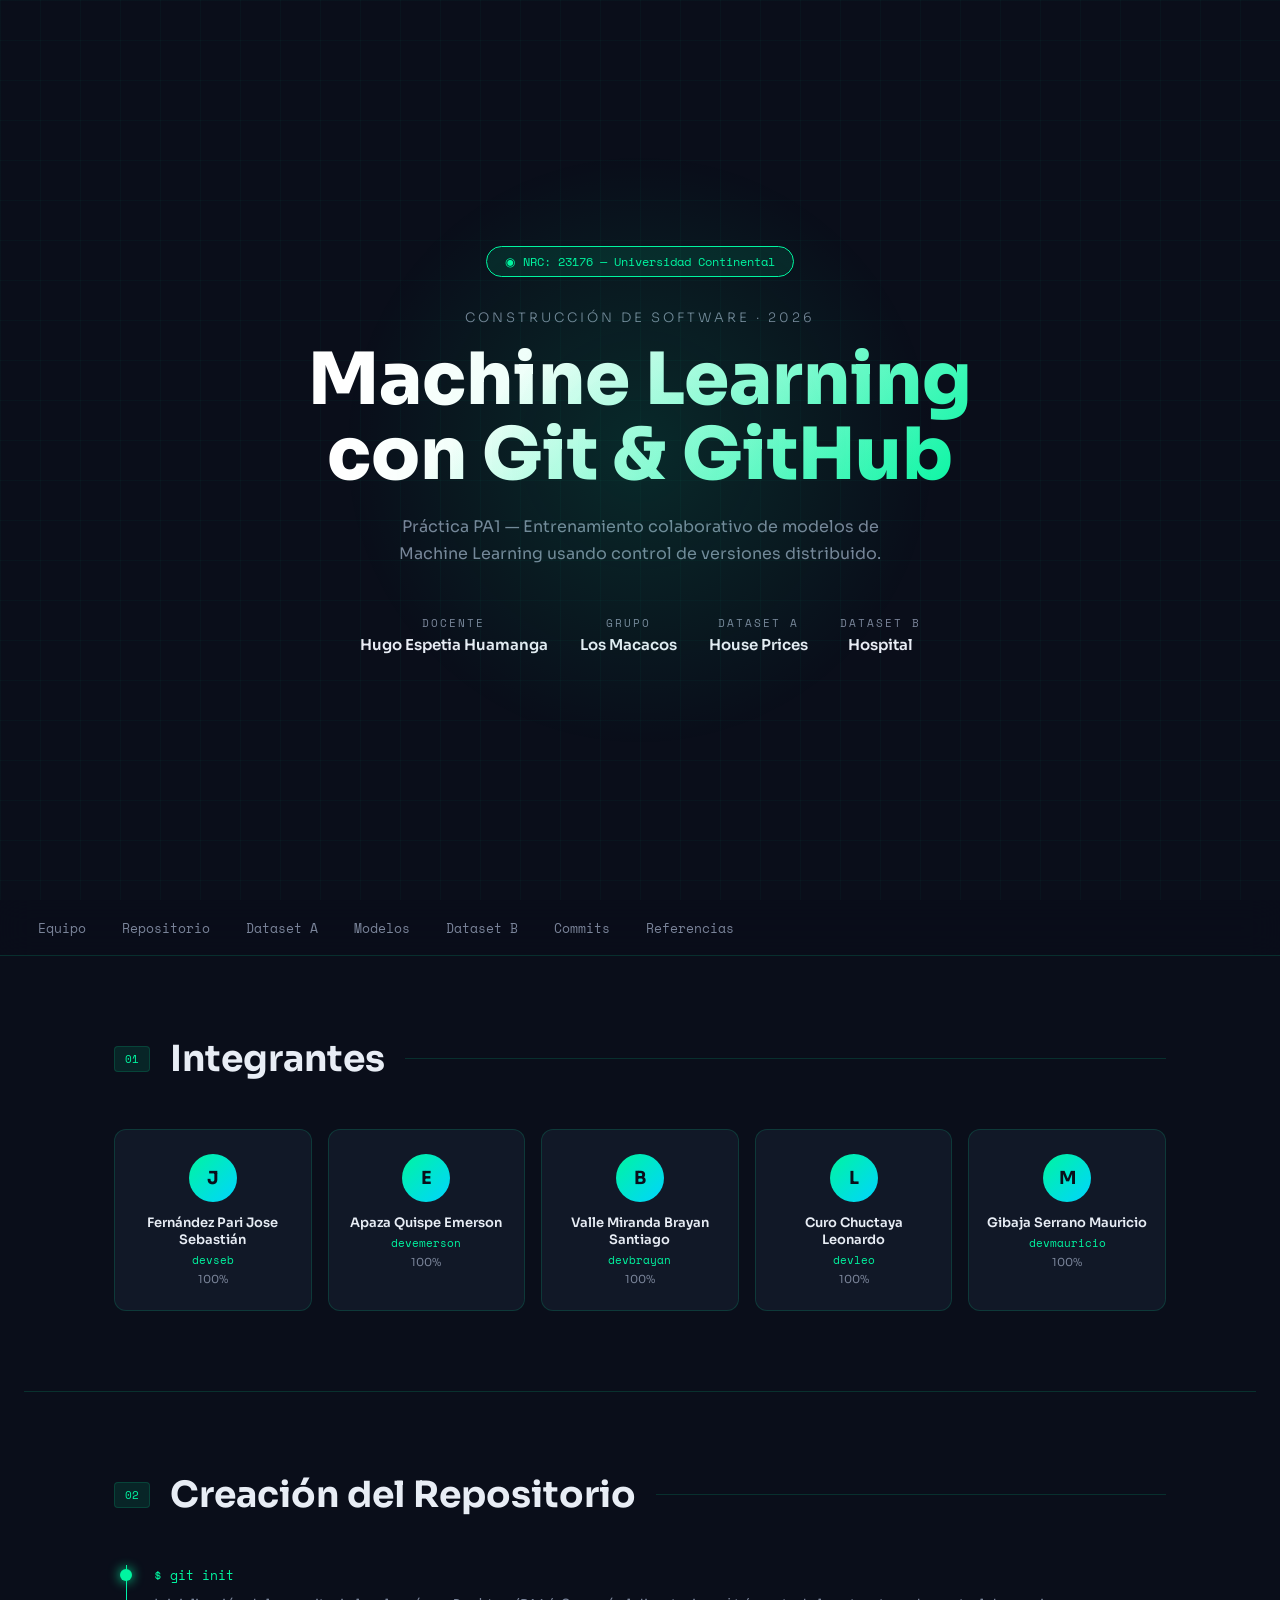
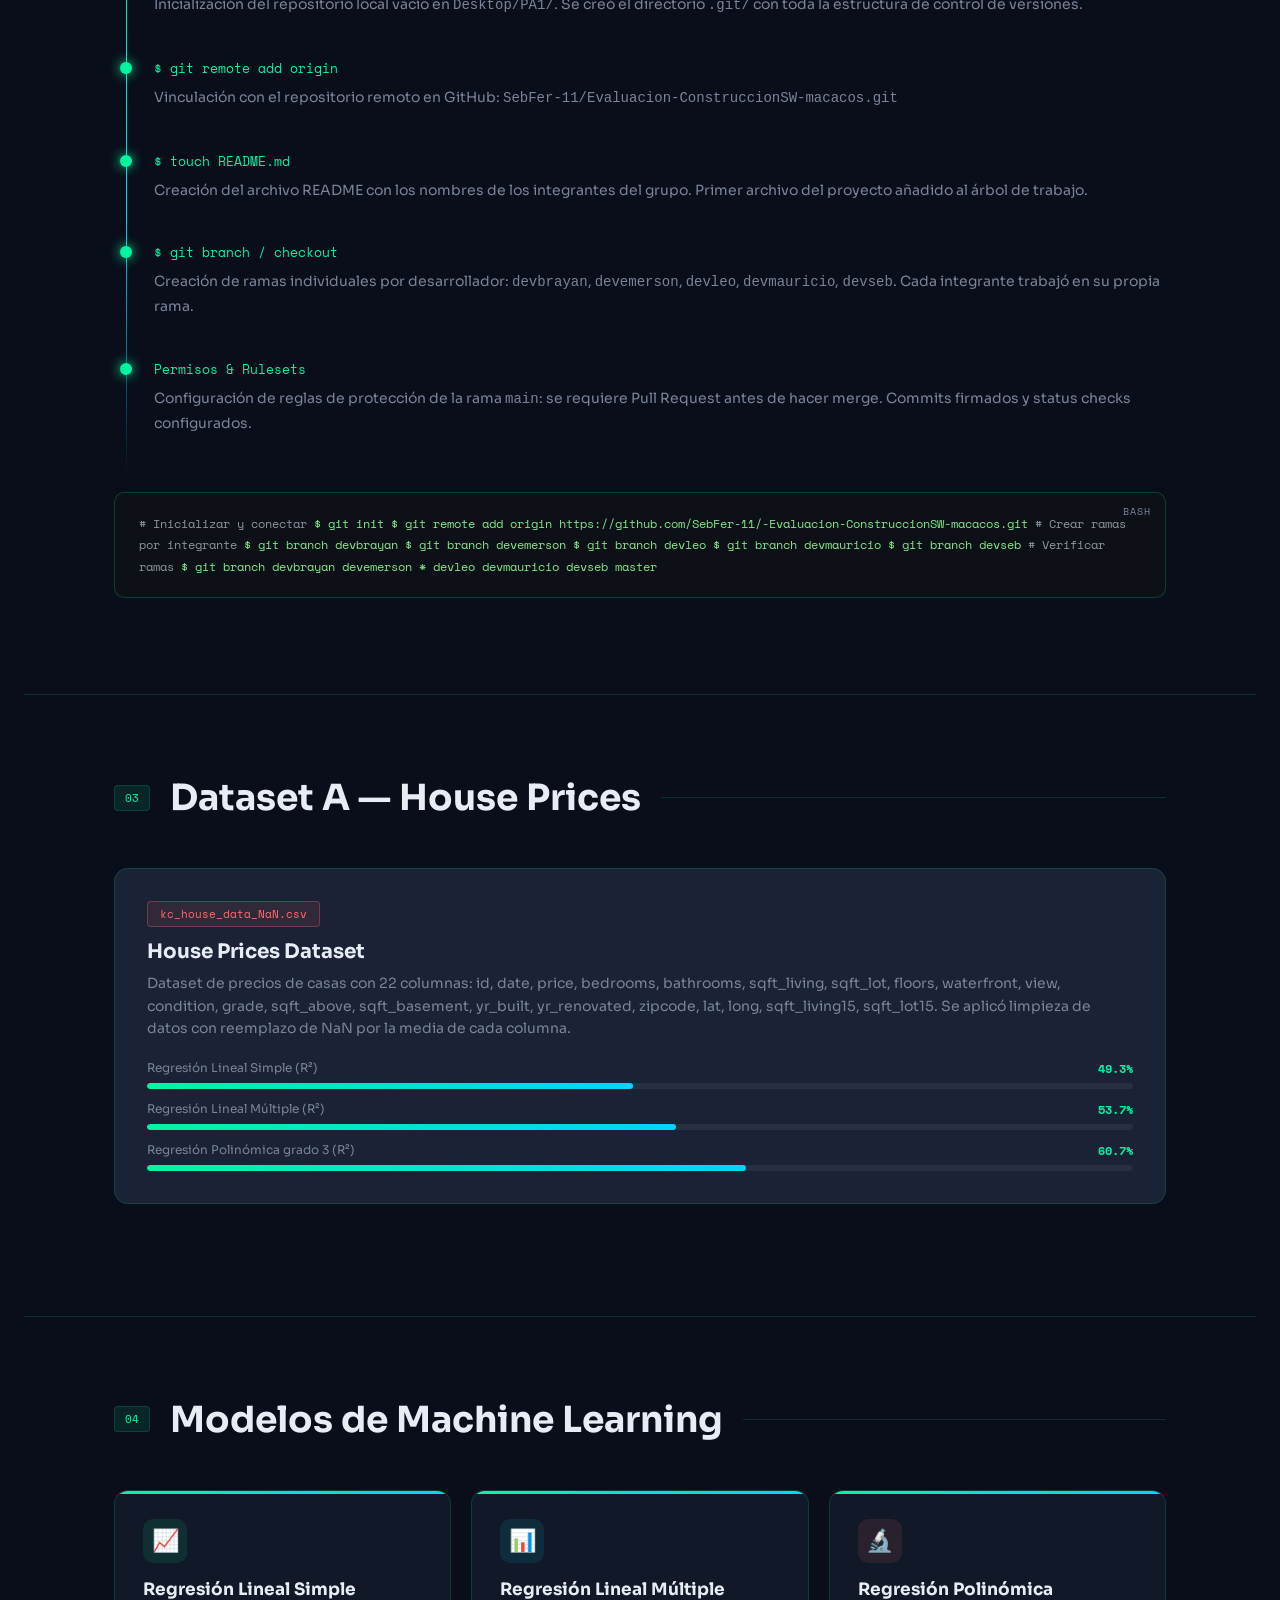
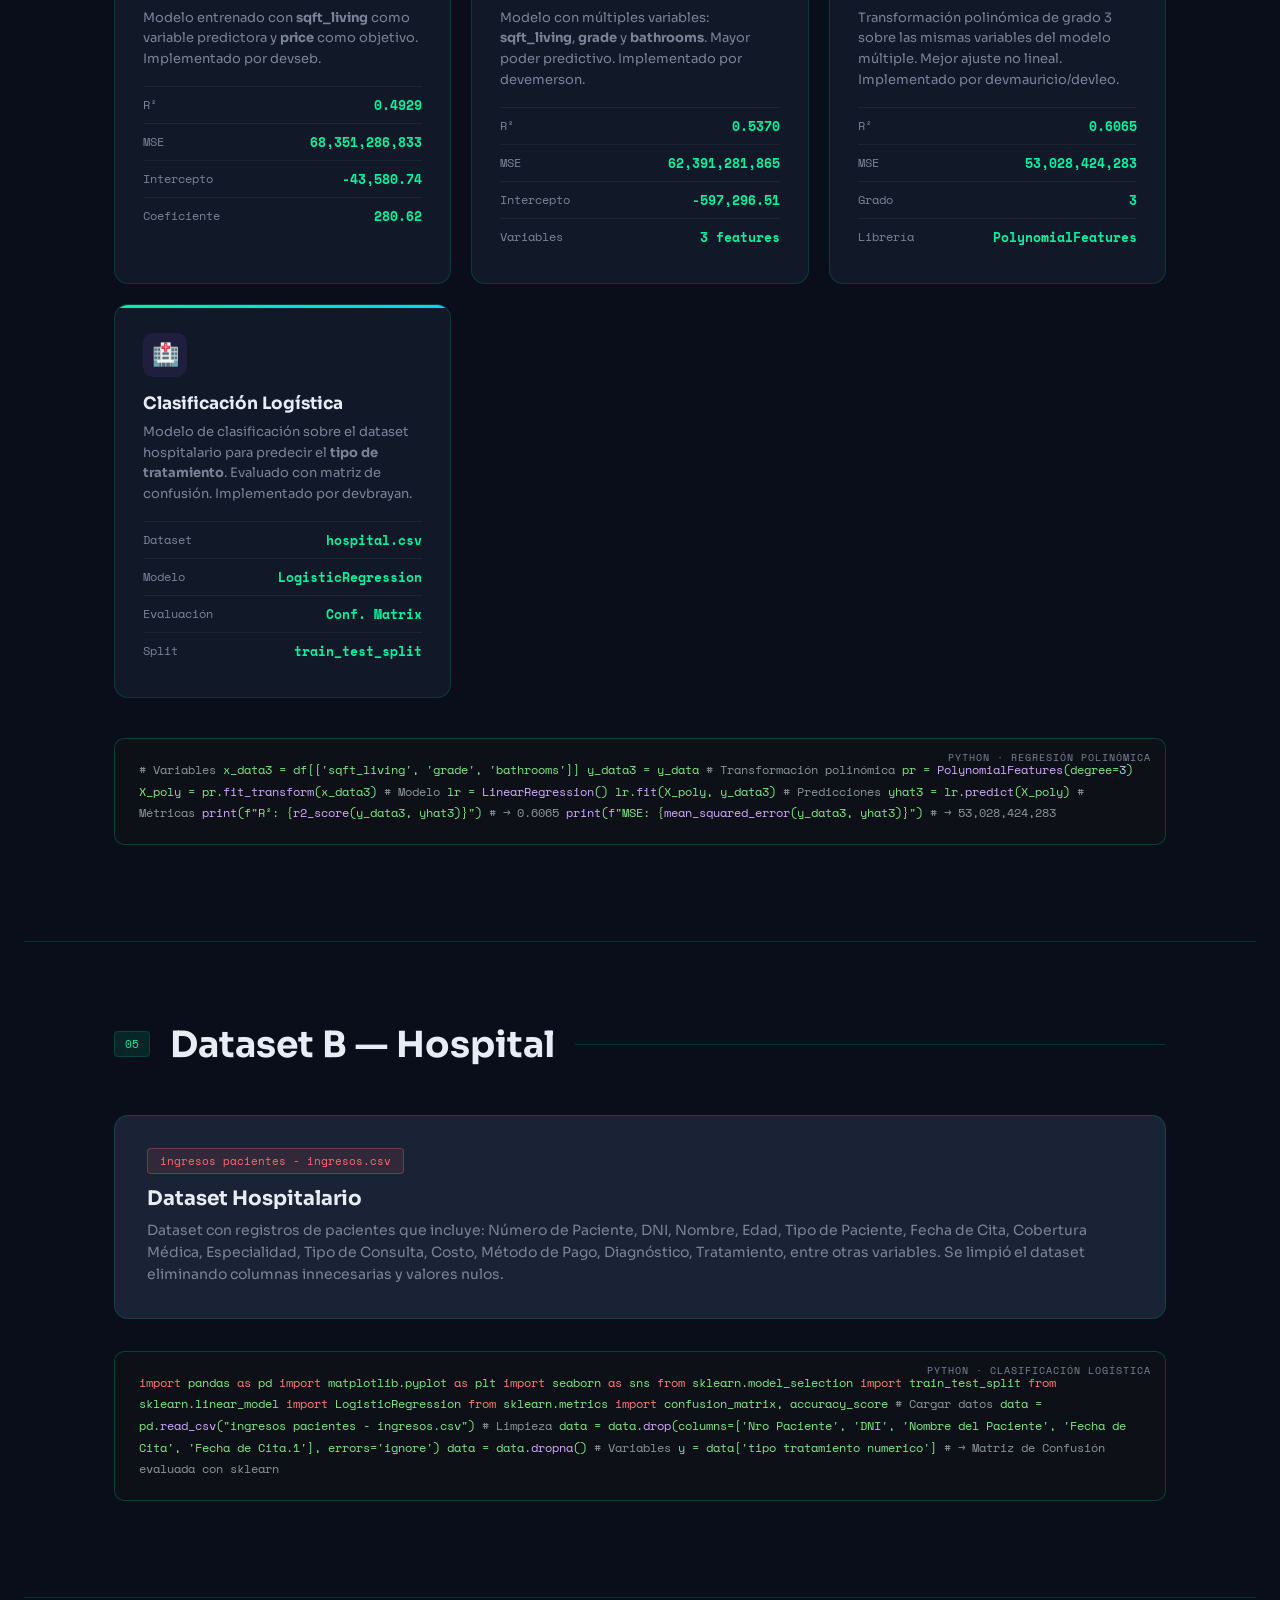
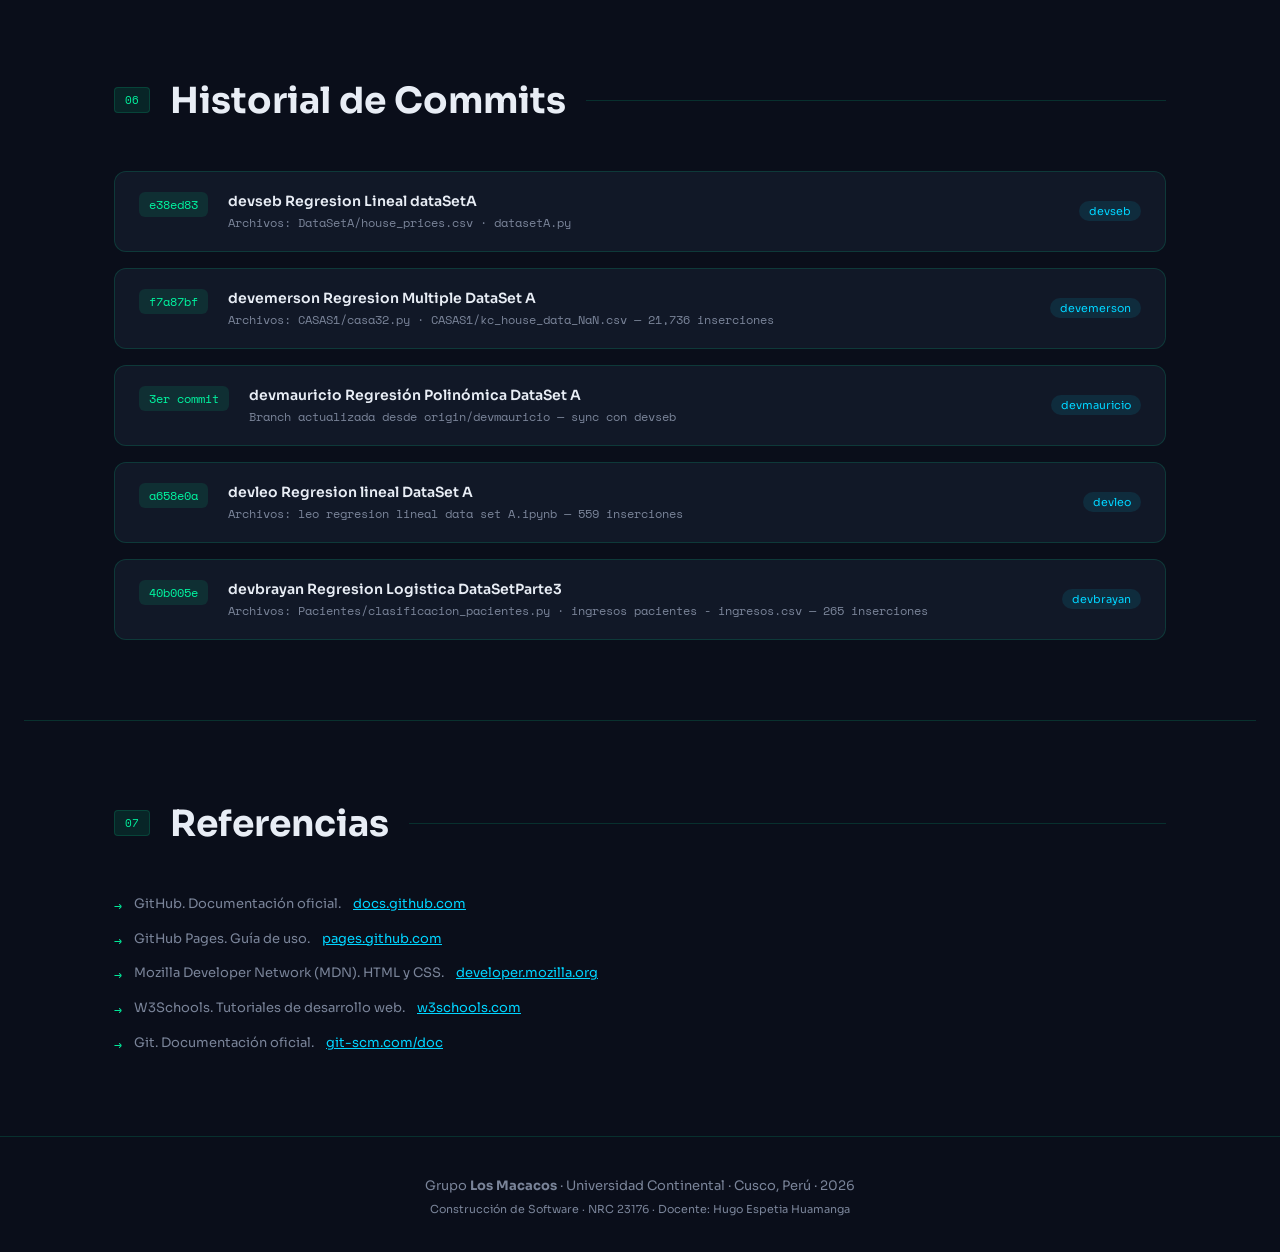
==== index.html @ 8463586a "css style" ====
<!DOCTYPE html>
<html lang="es">
<head>
<meta charset="UTF-8">
<meta name="viewport" content="width=device-width, initial-scale=1.0">
<title>PA1 — Entrenamiento de Machine Learning con Git y GitHub</title>
<link href="https://fonts.googleapis.com/css2?family=Space+Mono:ital,wght@0,400;0,700;1,400&family=Sora:wght@300;400;600;700;800&display=swap" rel="stylesheet">
<style>
  :root {
    --bg: #0a0e1a;
    --surface: #111827;
    --surface2: #1a2235;
    --accent: #00f5a0;
    --accent2: #00d4ff;
    --accent3: #ff6b6b;
    --text: #e8edf5;
    --muted: #7a8499;
    --border: rgba(0,245,160,0.15);
  }

  * { margin: 0; padding: 0; box-sizing: border-box; }

  html { scroll-behavior: smooth; }

  body {
    background: var(--bg);
    color: var(--text);
    font-family: 'Sora', sans-serif;
    overflow-x: hidden;
  }

  /* ─── GRID BACKGROUND ─── */
  body::before {
    content: '';
    position: fixed;
    inset: 0;
    background-image:
      linear-gradient(rgba(0,245,160,0.03) 1px, transparent 1px),
      linear-gradient(90deg, rgba(0,245,160,0.03) 1px, transparent 1px);
    background-size: 40px 40px;
    pointer-events: none;
    z-index: 0;
  }

  /* ─── HERO ─── */
  .hero {
    position: relative;
    min-height: 100vh;
    display: flex;
    flex-direction: column;
    justify-content: center;
    align-items: center;
    text-align: center;
    padding: 80px 24px;
    overflow: hidden;
  }

  .hero::after {
    content: '';
    position: absolute;
    width: 600px; height: 600px;
    background: radial-gradient(circle, rgba(0,245,160,0.12) 0%, transparent 70%);
    top: 50%; left: 50%;
    transform: translate(-50%, -50%);
    pointer-events: none;
  }

  .badge {
    display: inline-flex;
    align-items: center;
    gap: 8px;
    background: rgba(0,245,160,0.1);
    border: 1px solid var(--accent);
    border-radius: 999px;
    padding: 6px 18px;
    font-family: 'Space Mono', monospace;
    font-size: 12px;
    color: var(--accent);
    margin-bottom: 32px;
    animation: fadeUp 0.8s ease both;
  }

  .badge::before { content: '◉'; animation: pulse 2s infinite; }

  @keyframes pulse { 0%,100%{opacity:1} 50%{opacity:0.3} }

  .hero-university {
    font-size: 13px;
    font-weight: 300;
    color: var(--muted);
    letter-spacing: 3px;
    text-transform: uppercase;
    margin-bottom: 16px;
    animation: fadeUp 0.8s 0.1s ease both;
  }

  .hero h1 {
    font-size: clamp(32px, 6vw, 72px);
    font-weight: 800;
    line-height: 1.05;
    margin-bottom: 20px;
    animation: fadeUp 0.8s 0.2s ease both;
    background: linear-gradient(135deg, #fff 30%, var(--accent) 100%);
    -webkit-background-clip: text;
    -webkit-text-fill-color: transparent;
    background-clip: text;
  }

  .hero-sub {
    font-size: 16px;
    color: var(--muted);
    max-width: 520px;
    line-height: 1.7;
    margin-bottom: 48px;
    animation: fadeUp 0.8s 0.3s ease both;
  }

  .hero-meta {
    display: flex;
    gap: 32px;
    flex-wrap: wrap;
    justify-content: center;
    animation: fadeUp 0.8s 0.4s ease both;
  }

  .meta-item {
    display: flex;
    flex-direction: column;
    gap: 4px;
    align-items: center;
  }
  .meta-label { font-size: 11px; color: var(--muted); text-transform: uppercase; letter-spacing: 2px; font-family: 'Space Mono', monospace; }
  .meta-value { font-size: 15px; font-weight: 600; color: var(--text); }

  @keyframes fadeUp {
    from { opacity: 0; transform: translateY(24px); }
    to { opacity: 1; transform: translateY(0); }
  }

  /* ─── NAV ─── */
  nav {
    position: sticky;
    top: 0;
    z-index: 100;
    background: rgba(10,14,26,0.85);
    backdrop-filter: blur(16px);
    border-bottom: 1px solid var(--border);
    padding: 0 24px;
    display: flex;
    align-items: center;
    gap: 8px;
    height: 56px;
    overflow-x: auto;
  }

  nav a {
    color: var(--muted);
    text-decoration: none;
    font-size: 13px;
    font-family: 'Space Mono', monospace;
    white-space: nowrap;
    padding: 6px 14px;
    border-radius: 6px;
    transition: all 0.2s;
  }
  nav a:hover { color: var(--accent); background: rgba(0,245,160,0.08); }

  /* ─── LAYOUT ─── */
  .container {
    max-width: 1100px;
    margin: 0 auto;
    padding: 80px 24px;
    position: relative;
    z-index: 1;
  }

  /* ─── SECTION HEADER ─── */
  .section-header {
    display: flex;
    align-items: center;
    gap: 20px;
    margin-bottom: 48px;
  }

  .section-num {
    font-family: 'Space Mono', monospace;
    font-size: 11px;
    color: var(--accent);
    background: rgba(0,245,160,0.1);
    border: 1px solid var(--border);
    padding: 4px 10px;
    border-radius: 4px;
    white-space: nowrap;
  }

  .section-title {
    font-size: clamp(22px, 3vw, 36px);
    font-weight: 700;
    color: var(--text);
  }

  .section-line {
    flex: 1;
    height: 1px;
    background: var(--border);
  }

  /* ─── TEAM GRID ─── */
  .team-grid {
    display: grid;
    grid-template-columns: repeat(auto-fill, minmax(180px, 1fr));
    gap: 16px;
  }

  .team-card {
    background: var(--surface);
    border: 1px solid var(--border);
    border-radius: 12px;
    padding: 24px 16px;
    text-align: center;
    transition: transform 0.2s, border-color 0.2s;
  }
  .team-card:hover { transform: translateY(-4px); border-color: var(--accent); }

  .team-avatar {
    width: 48px; height: 48px;
    background: linear-gradient(135deg, var(--accent), var(--accent2));
    border-radius: 50%;
    margin: 0 auto 12px;
    display: flex; align-items: center; justify-content: center;
    font-weight: 700; font-size: 18px; color: #0a0e1a;
  }

  .team-name { font-size: 13px; font-weight: 600; margin-bottom: 4px; }
  .team-alias { font-size: 11px; color: var(--accent); font-family: 'Space Mono', monospace; }
  .team-pct { font-size: 11px; color: var(--muted); margin-top: 4px; }

  /* ─── STEPS ─── */
  .steps {
    display: flex;
    flex-direction: column;
    gap: 0;
    position: relative;
    padding-left: 40px;
  }

  .steps::before {
    content: '';
    position: absolute;
    left: 12px; top: 0; bottom: 0;
    width: 1px;
    background: linear-gradient(to bottom, var(--accent), var(--accent2), transparent);
  }

  .step {
    position: relative;
    padding: 0 0 40px 0;
  }

  .step::before {
    content: '';
    position: absolute;
    left: -34px; top: 4px;
    width: 12px; height: 12px;
    border-radius: 50%;
    background: var(--accent);
    box-shadow: 0 0 12px var(--accent);
  }

  .step-title {
    font-family: 'Space Mono', monospace;
    font-size: 13px;
    color: var(--accent);
    margin-bottom: 8px;
  }

  .step-desc {
    font-size: 14px;
    color: var(--muted);
    line-height: 1.7;
  }

  /* ─── CODE BLOCK ─── */
  .code-block {
    background: #0d1117;
    border: 1px solid rgba(0,245,160,0.2);
    border-radius: 10px;
    padding: 20px 24px;
    font-family: 'Space Mono', monospace;
    font-size: 12px;
    color: #7ee787;
    line-height: 1.8;
    overflow-x: auto;
    position: relative;
    margin: 16px 0;
  }

  .code-block .comment { color: #8b949e; }
  .code-block .keyword { color: #ff7b72; }
  .code-block .string { color: #a5d6ff; }
  .code-block .fn { color: #d2a8ff; }

  .code-label {
    position: absolute;
    top: 10px; right: 14px;
    font-size: 10px;
    color: var(--muted);
    text-transform: uppercase;
    letter-spacing: 1px;
  }

  /* ─── MODEL CARDS ─── */
  .model-grid {
    display: grid;
    grid-template-columns: repeat(auto-fill, minmax(300px, 1fr));
    gap: 20px;
    margin-bottom: 40px;
  }

  .model-card {
    background: var(--surface);
    border: 1px solid var(--border);
    border-radius: 14px;
    padding: 28px;
    transition: border-color 0.2s, transform 0.2s;
    position: relative;
    overflow: hidden;
  }
  .model-card:hover { border-color: var(--accent2); transform: translateY(-3px); }

  .model-card::before {
    content: '';
    position: absolute;
    top: 0; left: 0; right: 0;
    height: 3px;
    background: linear-gradient(90deg, var(--accent), var(--accent2));
  }

  .model-icon {
    width: 44px; height: 44px;
    border-radius: 10px;
    display: flex; align-items: center; justify-content: center;
    font-size: 22px;
    margin-bottom: 16px;
  }

  .model-title { font-size: 17px; font-weight: 700; margin-bottom: 8px; }
  .model-desc { font-size: 13px; color: var(--muted); line-height: 1.6; margin-bottom: 16px; }

  .metric-row {
    display: flex;
    justify-content: space-between;
    align-items: center;
    padding: 8px 0;
    border-top: 1px solid rgba(255,255,255,0.05);
  }
  .metric-key { font-size: 12px; color: var(--muted); font-family: 'Space Mono', monospace; }
  .metric-val { font-size: 13px; font-weight: 600; color: var(--accent); font-family: 'Space Mono', monospace; }

  /* ─── COMMIT TIMELINE ─── */
  .commits {
    display: flex;
    flex-direction: column;
    gap: 16px;
  }

  .commit {
    display: flex;
    align-items: flex-start;
    gap: 20px;
    background: var(--surface);
    border: 1px solid var(--border);
    border-radius: 12px;
    padding: 20px 24px;
    transition: border-color 0.2s;
  }
  .commit:hover { border-color: var(--accent); }

  .commit-hash {
    font-family: 'Space Mono', monospace;
    font-size: 12px;
    color: var(--accent);
    background: rgba(0,245,160,0.1);
    padding: 4px 10px;
    border-radius: 6px;
    white-space: nowrap;
  }

  .commit-info { flex: 1; }
  .commit-msg { font-size: 14px; font-weight: 600; margin-bottom: 4px; }
  .commit-meta { font-size: 12px; color: var(--muted); font-family: 'Space Mono', monospace; }

  .commit-branch {
    font-size: 11px;
    color: var(--accent2);
    background: rgba(0,212,255,0.1);
    padding: 3px 10px;
    border-radius: 999px;
    white-space: nowrap;
    align-self: center;
  }

  /* ─── DATASET SECTION ─── */
  .dataset-block {
    background: var(--surface2);
    border: 1px solid var(--border);
    border-radius: 14px;
    padding: 32px;
    margin-bottom: 32px;
  }

  .dataset-tag {
    display: inline-block;
    font-family: 'Space Mono', monospace;
    font-size: 11px;
    color: var(--accent3);
    background: rgba(255,107,107,0.1);
    border: 1px solid rgba(255,107,107,0.3);
    padding: 4px 12px;
    border-radius: 4px;
    margin-bottom: 12px;
  }

  .dataset-name { font-size: 20px; font-weight: 700; margin-bottom: 8px; }
  .dataset-desc { font-size: 14px; color: var(--muted); line-height: 1.6; }

  /* ─── R2 BAR ─── */
  .r2-bars { display: flex; flex-direction: column; gap: 12px; margin-top: 20px; }
  .r2-row { display: flex; flex-direction: column; gap: 6px; }
  .r2-label { display: flex; justify-content: space-between; font-size: 12px; }
  .r2-key { color: var(--muted); }
  .r2-pct { color: var(--accent); font-family: 'Space Mono', monospace; font-weight: 700; }
  .r2-track {
    height: 6px; background: rgba(255,255,255,0.06); border-radius: 999px; overflow: hidden;
  }
  .r2-fill {
    height: 100%; border-radius: 999px;
    background: linear-gradient(90deg, var(--accent), var(--accent2));
    transition: width 1s ease;
  }

  /* ─── FOOTER ─── */
  footer {
    border-top: 1px solid var(--border);
    padding: 40px 24px;
    text-align: center;
    color: var(--muted);
    font-size: 13px;
    position: relative;
    z-index: 1;
  }
  footer a { color: var(--accent); text-decoration: none; }

  /* ─── REFS ─── */
  .ref-list { list-style: none; display: flex; flex-direction: column; gap: 12px; }
  .ref-list li {
    display: flex; align-items: flex-start; gap: 12px;
    font-size: 13px; color: var(--muted); line-height: 1.6;
  }
  .ref-list li::before {
    content: '→';
    color: var(--accent); font-family: 'Space Mono', monospace; flex-shrink: 0; margin-top: 2px;
  }
  .ref-list a { color: var(--accent2); }

  /* ─── DIVIDER ─── */
  .divider { height: 1px; background: var(--border); margin: 0 24px; }

  /* ─── SCROLL ANIMATIONS ─── */
  .reveal {
    opacity: 0;
    transform: translateY(20px);
    transition: opacity 0.6s ease, transform 0.6s ease;
  }
  .reveal.visible { opacity: 1; transform: none; }
</style>
</head>
<body>

<!-- HERO -->
<section class="hero">
  <div class="badge">NRC: 23176 — Universidad Continental</div>
  <p class="hero-university">Construcción de Software · 2026</p>
  <h1>Machine Learning<br>con Git & GitHub</h1>
  <p class="hero-sub">Práctica PA1 — Entrenamiento colaborativo de modelos de Machine Learning usando control de versiones distribuido.</p>
  <div class="hero-meta">
    <div class="meta-item">
      <span class="meta-label">Docente</span>
      <span class="meta-value">Hugo Espetia Huamanga</span>
    </div>
    <div class="meta-item">
      <span class="meta-label">Grupo</span>
      <span class="meta-value">Los Macacos</span>
    </div>
    <div class="meta-item">
      <span class="meta-label">Dataset A</span>
      <span class="meta-value">House Prices</span>
    </div>
    <div class="meta-item">
      <span class="meta-label">Dataset B</span>
      <span class="meta-value">Hospital</span>
    </div>
  </div>
</section>

<nav>
  <a href="#equipo">Equipo</a>
  <a href="#repositorio">Repositorio</a>
  <a href="#datasetA">Dataset A</a>
  <a href="#modelos">Modelos</a>
  <a href="#datasetB">Dataset B</a>
  <a href="#commits">Commits</a>
  <a href="#referencias">Referencias</a>
</nav>

<!-- EQUIPO -->
<section id="equipo" class="container reveal">
  <div class="section-header">
    <span class="section-num">01</span>
    <h2 class="section-title">Integrantes</h2>
    <div class="section-line"></div>
  </div>
  <div class="team-grid">
    <div class="team-card">
      <div class="team-avatar">J</div>
      <div class="team-name">Fernández Pari Jose Sebastián</div>
      <div class="team-alias">devseb</div>
      <div class="team-pct">100%</div>
    </div>
    <div class="team-card">
      <div class="team-avatar">E</div>
      <div class="team-name">Apaza Quispe Emerson</div>
      <div class="team-alias">devemerson</div>
      <div class="team-pct">100%</div>
    </div>
    <div class="team-card">
      <div class="team-avatar">B</div>
      <div class="team-name">Valle Miranda Brayan Santiago</div>
      <div class="team-alias">devbrayan</div>
      <div class="team-pct">100%</div>
    </div>
    <div class="team-card">
      <div class="team-avatar">L</div>
      <div class="team-name">Curo Chuctaya Leonardo</div>
      <div class="team-alias">devleo</div>
      <div class="team-pct">100%</div>
    </div>
    <div class="team-card">
      <div class="team-avatar">M</div>
      <div class="team-name">Gibaja Serrano Mauricio</div>
      <div class="team-alias">devmauricio</div>
      <div class="team-pct">100%</div>
    </div>
  </div>
</section>

<div class="divider"></div>

<!-- REPOSITORIO -->
<section id="repositorio" class="container reveal">
  <div class="section-header">
    <span class="section-num">02</span>
    <h2 class="section-title">Creación del Repositorio</h2>
    <div class="section-line"></div>
  </div>

  <div class="steps">
    <div class="step">
      <div class="step-title">$ git init</div>
      <div class="step-desc">Inicialización del repositorio local vacío en <code>Desktop/PA1/</code>. Se creó el directorio <code>.git/</code> con toda la estructura de control de versiones.</div>
    </div>
    <div class="step">
      <div class="step-title">$ git remote add origin</div>
      <div class="step-desc">Vinculación con el repositorio remoto en GitHub: <code>SebFer-11/Evaluacion-ConstruccionSW-macacos.git</code></div>
    </div>
    <div class="step">
      <div class="step-title">$ touch README.md</div>
      <div class="step-desc">Creación del archivo README con los nombres de los integrantes del grupo. Primer archivo del proyecto añadido al árbol de trabajo.</div>
    </div>
    <div class="step">
      <div class="step-title">$ git branch / checkout</div>
      <div class="step-desc">Creación de ramas individuales por desarrollador: <code>devbrayan</code>, <code>devemerson</code>, <code>devleo</code>, <code>devmauricio</code>, <code>devseb</code>. Cada integrante trabajó en su propia rama.</div>
    </div>
    <div class="step">
      <div class="step-title">Permisos & Rulesets</div>
      <div class="step-desc">Configuración de reglas de protección de la rama <code>main</code>: se requiere Pull Request antes de hacer merge. Commits firmados y status checks configurados.</div>
    </div>
  </div>

  <div class="code-block">
    <span class="code-label">bash</span>
<span class="comment"># Inicializar y conectar</span>
$ git init
$ git remote add origin https://github.com/SebFer-11/-Evaluacion-ConstruccionSW-macacos.git

<span class="comment"># Crear ramas por integrante</span>
$ git branch devbrayan
$ git branch devemerson
$ git branch devleo
$ git branch devmauricio
$ git branch devseb

<span class="comment"># Verificar ramas</span>
$ git branch
  devbrayan
  devemerson
* devleo
  devmauricio
  devseb
  master
  </div>
</section>

<div class="divider"></div>

<!-- DATASET A -->
<section id="datasetA" class="container reveal">
  <div class="section-header">
    <span class="section-num">03</span>
    <h2 class="section-title">Dataset A — House Prices</h2>
    <div class="section-line"></div>
  </div>

  <div class="dataset-block">
    <span class="dataset-tag">kc_house_data_NaN.csv</span>
    <div class="dataset-name">House Prices Dataset</div>
    <div class="dataset-desc">Dataset de precios de casas con 22 columnas: id, date, price, bedrooms, bathrooms, sqft_living, sqft_lot, floors, waterfront, view, condition, grade, sqft_above, sqft_basement, yr_built, yr_renovated, zipcode, lat, long, sqft_living15, sqft_lot15. Se aplicó limpieza de datos con reemplazo de NaN por la media de cada columna.</div>

    <div class="r2-bars">
      <div class="r2-row">
        <div class="r2-label"><span class="r2-key">Regresión Lineal Simple (R²)</span><span class="r2-pct">49.3%</span></div>
        <div class="r2-track"><div class="r2-fill" style="width:49.3%"></div></div>
      </div>
      <div class="r2-row">
        <div class="r2-label"><span class="r2-key">Regresión Lineal Múltiple (R²)</span><span class="r2-pct">53.7%</span></div>
        <div class="r2-track"><div class="r2-fill" style="width:53.7%"></div></div>
      </div>
      <div class="r2-row">
        <div class="r2-label"><span class="r2-key">Regresión Polinómica grado 3 (R²)</span><span class="r2-pct">60.7%</span></div>
        <div class="r2-track"><div class="r2-fill" style="width:60.7%"></div></div>
      </div>
    </div>
  </div>
</section>

<div class="divider"></div>

<!-- MODELOS -->
<section id="modelos" class="container reveal">
  <div class="section-header">
    <span class="section-num">04</span>
    <h2 class="section-title">Modelos de Machine Learning</h2>
    <div class="section-line"></div>
  </div>

  <div class="model-grid">
    <!-- Modelo 1 -->
    <div class="model-card">
      <div class="model-icon" style="background:rgba(0,245,160,0.1)">📈</div>
      <div class="model-title">Regresión Lineal Simple</div>
      <div class="model-desc">Modelo entrenado con <strong>sqft_living</strong> como variable predictora y <strong>price</strong> como objetivo. Implementado por devseb.</div>
      <div class="metric-row">
        <span class="metric-key">R²</span>
        <span class="metric-val">0.4929</span>
      </div>
      <div class="metric-row">
        <span class="metric-key">MSE</span>
        <span class="metric-val">68,351,286,833</span>
      </div>
      <div class="metric-row">
        <span class="metric-key">Intercepto</span>
        <span class="metric-val">-43,580.74</span>
      </div>
      <div class="metric-row">
        <span class="metric-key">Coeficiente</span>
        <span class="metric-val">280.62</span>
      </div>
    </div>

    <!-- Modelo 2 -->
    <div class="model-card">
      <div class="model-icon" style="background:rgba(0,212,255,0.1)">📊</div>
      <div class="model-title">Regresión Lineal Múltiple</div>
      <div class="model-desc">Modelo con múltiples variables: <strong>sqft_living</strong>, <strong>grade</strong> y <strong>bathrooms</strong>. Mayor poder predictivo. Implementado por devemerson.</div>
      <div class="metric-row">
        <span class="metric-key">R²</span>
        <span class="metric-val">0.5370</span>
      </div>
      <div class="metric-row">
        <span class="metric-key">MSE</span>
        <span class="metric-val">62,391,281,865</span>
      </div>
      <div class="metric-row">
        <span class="metric-key">Intercepto</span>
        <span class="metric-val">-597,296.51</span>
      </div>
      <div class="metric-row">
        <span class="metric-key">Variables</span>
        <span class="metric-val">3 features</span>
      </div>
    </div>

    <!-- Modelo 3 -->
    <div class="model-card">
      <div class="model-icon" style="background:rgba(255,107,107,0.1)">🔬</div>
      <div class="model-title">Regresión Polinómica</div>
      <div class="model-desc">Transformación polinómica de grado 3 sobre las mismas variables del modelo múltiple. Mejor ajuste no lineal. Implementado por devmauricio/devleo.</div>
      <div class="metric-row">
        <span class="metric-key">R²</span>
        <span class="metric-val">0.6065</span>
      </div>
      <div class="metric-row">
        <span class="metric-key">MSE</span>
        <span class="metric-val">53,028,424,283</span>
      </div>
      <div class="metric-row">
        <span class="metric-key">Grado</span>
        <span class="metric-val">3</span>
      </div>
      <div class="metric-row">
        <span class="metric-key">Librería</span>
        <span class="metric-val">PolynomialFeatures</span>
      </div>
    </div>

    <!-- Modelo 4 -->
    <div class="model-card">
      <div class="model-icon" style="background:rgba(168,85,247,0.1)">🏥</div>
      <div class="model-title">Clasificación Logística</div>
      <div class="model-desc">Modelo de clasificación sobre el dataset hospitalario para predecir el <strong>tipo de tratamiento</strong>. Evaluado con matriz de confusión. Implementado por devbrayan.</div>
      <div class="metric-row">
        <span class="metric-key">Dataset</span>
        <span class="metric-val">hospital.csv</span>
      </div>
      <div class="metric-row">
        <span class="metric-key">Modelo</span>
        <span class="metric-val">LogisticRegression</span>
      </div>
      <div class="metric-row">
        <span class="metric-key">Evaluación</span>
        <span class="metric-val">Conf. Matrix</span>
      </div>
      <div class="metric-row">
        <span class="metric-key">Split</span>
        <span class="metric-val">train_test_split</span>
      </div>
    </div>
  </div>

  <div class="code-block">
    <span class="code-label">Python · Regresión Polinómica</span>
<span class="comment"># Variables</span>
x_data3 = df[['sqft_living', 'grade', 'bathrooms']]
y_data3 = y_data

<span class="comment"># Transformación polinómica</span>
pr = <span class="fn">PolynomialFeatures</span>(degree=<span class="string">3</span>)
X_poly = pr.<span class="fn">fit_transform</span>(x_data3)

<span class="comment"># Modelo</span>
lr = <span class="fn">LinearRegression</span>()
lr.<span class="fn">fit</span>(X_poly, y_data3)

<span class="comment"># Predicciones</span>
yhat3 = lr.<span class="fn">predict</span>(X_poly)

<span class="comment"># Métricas</span>
<span class="fn">print</span>(f"R²: {<span class="fn">r2_score</span>(y_data3, yhat3)}")   <span class="comment"># → 0.6065</span>
<span class="fn">print</span>(f"MSE: {<span class="fn">mean_squared_error</span>(y_data3, yhat3)}")  <span class="comment"># → 53,028,424,283</span>
  </div>
</section>

<div class="divider"></div>

<!-- DATASET B -->
<section id="datasetB" class="container reveal">
  <div class="section-header">
    <span class="section-num">05</span>
    <h2 class="section-title">Dataset B — Hospital</h2>
    <div class="section-line"></div>
  </div>

  <div class="dataset-block">
    <span class="dataset-tag">ingresos pacientes - ingresos.csv</span>
    <div class="dataset-name">Dataset Hospitalario</div>
    <div class="dataset-desc">Dataset con registros de pacientes que incluye: Número de Paciente, DNI, Nombre, Edad, Tipo de Paciente, Fecha de Cita, Cobertura Médica, Especialidad, Tipo de Consulta, Costo, Método de Pago, Diagnóstico, Tratamiento, entre otras variables. Se limpió el dataset eliminando columnas innecesarias y valores nulos.</div>
  </div>

  <div class="code-block">
    <span class="code-label">Python · Clasificación Logística</span>
<span class="keyword">import</span> pandas <span class="keyword">as</span> pd
<span class="keyword">import</span> matplotlib.pyplot <span class="keyword">as</span> plt
<span class="keyword">import</span> seaborn <span class="keyword">as</span> sns

<span class="keyword">from</span> sklearn.model_selection <span class="keyword">import</span> train_test_split
<span class="keyword">from</span> sklearn.linear_model <span class="keyword">import</span> LogisticRegression
<span class="keyword">from</span> sklearn.metrics <span class="keyword">import</span> confusion_matrix, accuracy_score

<span class="comment"># Cargar datos</span>
data = pd.<span class="fn">read_csv</span>("ingresos pacientes - ingresos.csv")

<span class="comment"># Limpieza</span>
data = data.<span class="fn">drop</span>(columns=['Nro Paciente', 'DNI', 'Nombre del Paciente',
    'Fecha de Cita', 'Fecha de Cita.1'], errors='ignore')
data = data.<span class="fn">dropna</span>()

<span class="comment"># Variables</span>
y = data['tipo tratamiento numerico']
<span class="comment"># → Matriz de Confusión evaluada con sklearn</span>
  </div>
</section>

<div class="divider"></div>

<!-- COMMITS -->
<section id="commits" class="container reveal">
  <div class="section-header">
    <span class="section-num">06</span>
    <h2 class="section-title">Historial de Commits</h2>
    <div class="section-line"></div>
  </div>

  <div class="commits">
    <div class="commit">
      <span class="commit-hash">e38ed83</span>
      <div class="commit-info">
        <div class="commit-msg">devseb Regresion Lineal dataSetA</div>
        <div class="commit-meta">Archivos: DataSetA/house_prices.csv · datasetA.py</div>
      </div>
      <span class="commit-branch">devseb</span>
    </div>
    <div class="commit">
      <span class="commit-hash">f7a87bf</span>
      <div class="commit-info">
        <div class="commit-msg">devemerson Regresion Multiple DataSet A</div>
        <div class="commit-meta">Archivos: CASAS1/casa32.py · CASAS1/kc_house_data_NaN.csv — 21,736 inserciones</div>
      </div>
      <span class="commit-branch">devemerson</span>
    </div>
    <div class="commit">
      <span class="commit-hash">3er commit</span>
      <div class="commit-info">
        <div class="commit-msg">devmauricio Regresión Polinómica DataSet A</div>
        <div class="commit-meta">Branch actualizada desde origin/devmauricio — sync con devseb</div>
      </div>
      <span class="commit-branch">devmauricio</span>
    </div>
    <div class="commit">
      <span class="commit-hash">a658e0a</span>
      <div class="commit-info">
        <div class="commit-msg">devleo Regresion lineal DataSet A</div>
        <div class="commit-meta">Archivos: leo regresion lineal data set A.ipynb — 559 inserciones</div>
      </div>
      <span class="commit-branch">devleo</span>
    </div>
    <div class="commit">
      <span class="commit-hash">40b005e</span>
      <div class="commit-info">
        <div class="commit-msg">devbrayan Regresion Logistica DataSetParte3</div>
        <div class="commit-meta">Archivos: Pacientes/clasificacion_pacientes.py · ingresos pacientes - ingresos.csv — 265 inserciones</div>
      </div>
      <span class="commit-branch">devbrayan</span>
    </div>
  </div>
</section>

<div class="divider"></div>

<!-- REFERENCIAS -->
<section id="referencias" class="container reveal">
  <div class="section-header">
    <span class="section-num">07</span>
    <h2 class="section-title">Referencias</h2>
    <div class="section-line"></div>
  </div>

  <ul class="ref-list">
    <li>GitHub. Documentación oficial. <a href="https://docs.github.com/" target="_blank">docs.github.com</a></li>
    <li>GitHub Pages. Guía de uso. <a href="https://pages.github.com/" target="_blank">pages.github.com</a></li>
    <li>Mozilla Developer Network (MDN). HTML y CSS. <a href="https://developer.mozilla.org/" target="_blank">developer.mozilla.org</a></li>
    <li>W3Schools. Tutoriales de desarrollo web. <a href="https://www.w3schools.com/" target="_blank">w3schools.com</a></li>
    <li>Git. Documentación oficial. <a href="https://git-scm.com/doc" target="_blank">git-scm.com/doc</a></li>
  </ul>
</section>

<!-- FOOTER -->
<footer>
  <p>Grupo <strong>Los Macacos</strong> · Universidad Continental · Cusco, Perú · 2026</p>
  <p style="margin-top:8px; font-size:11px;">Construcción de Software · NRC 23176 · Docente: Hugo Espetia Huamanga</p>
</footer>

<script>
  // Scroll reveal
  const reveals = document.querySelectorAll('.reveal');
  const observer = new IntersectionObserver(entries => {
    entries.forEach(e => { if (e.isIntersecting) { e.target.classList.add('visible'); } });
  }, { threshold: 0.1 });
  reveals.forEach(r => observer.observe(r));

  // Animate R2 bars on scroll
  const bars = document.querySelectorAll('.r2-fill');
  bars.forEach(b => {
    const target = b.style.width;
    b.style.width = '0';
    const barObs = new IntersectionObserver(entries => {
      entries.forEach(e => {
        if (e.isIntersecting) { b.style.width = target; barObs.disconnect(); }
      });
    }, { threshold: 0.5 });
    barObs.observe(b);
  });
</script>
</body>
</html>
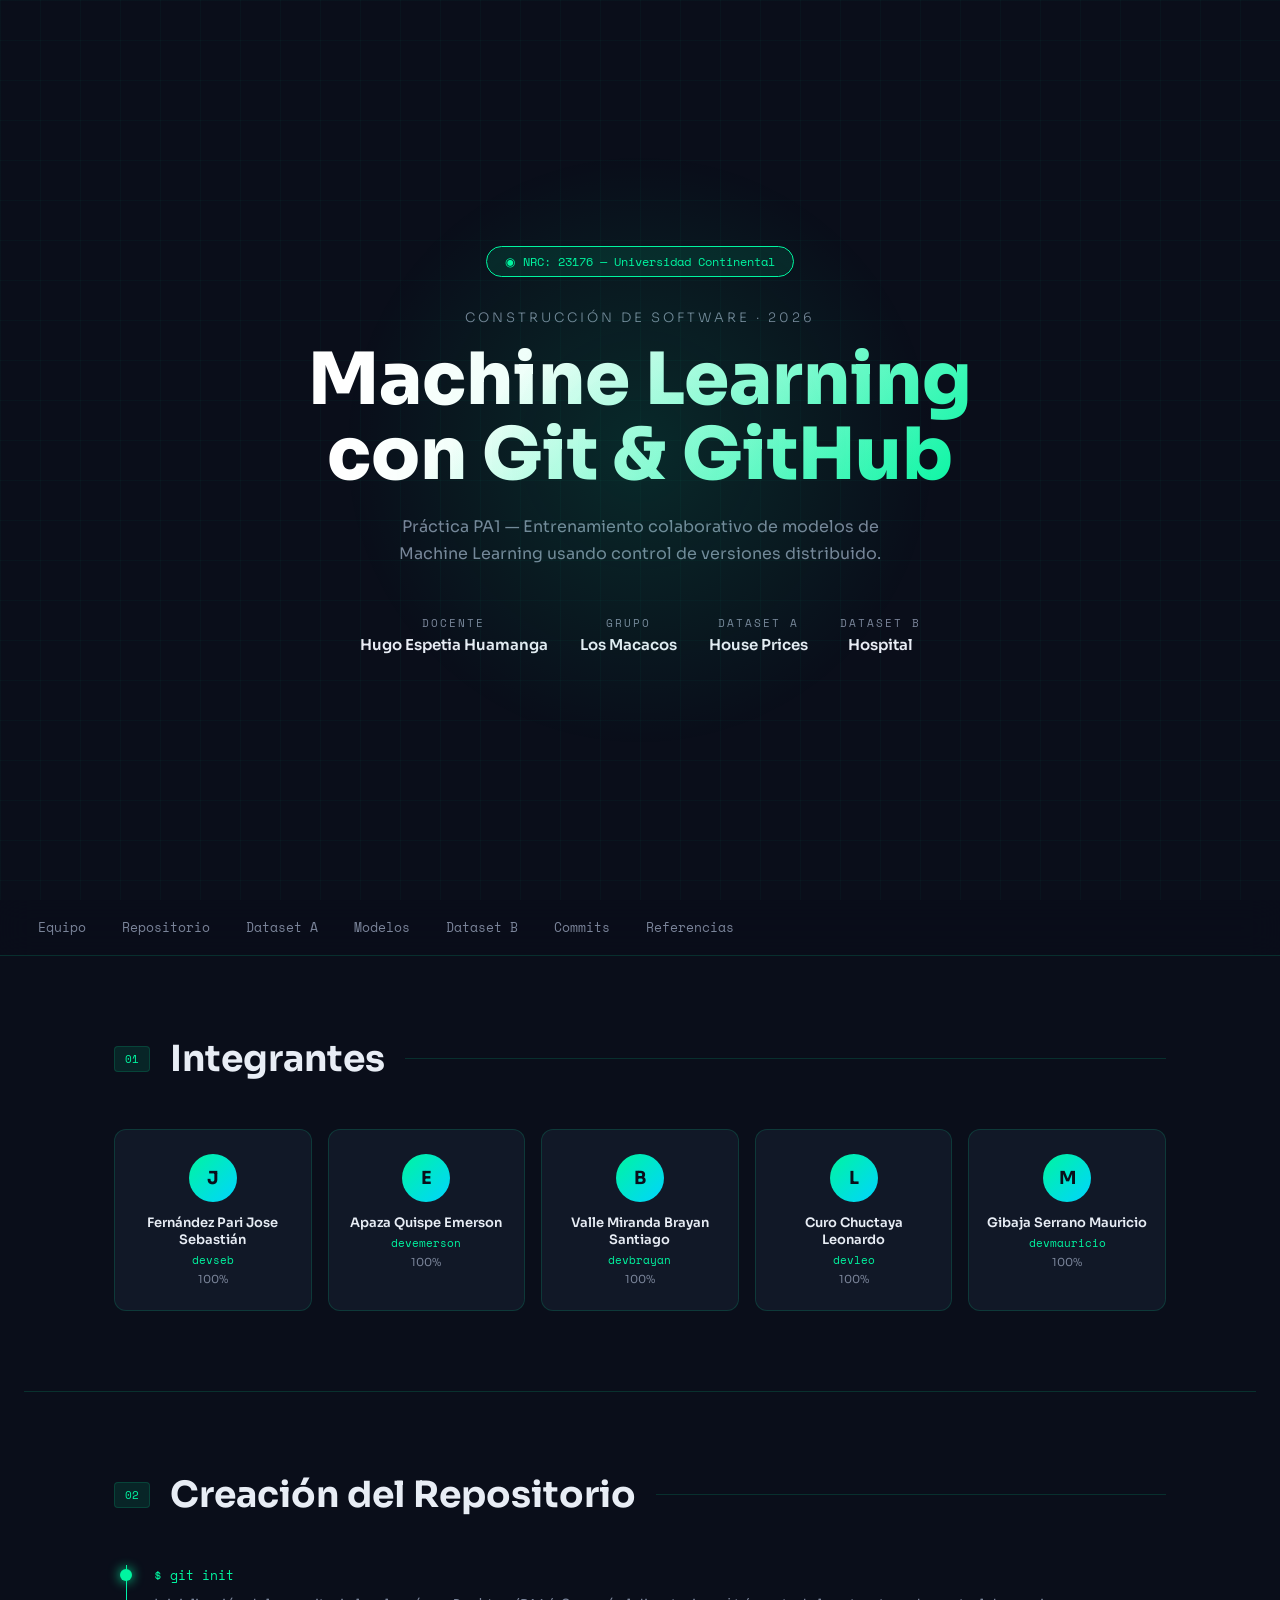
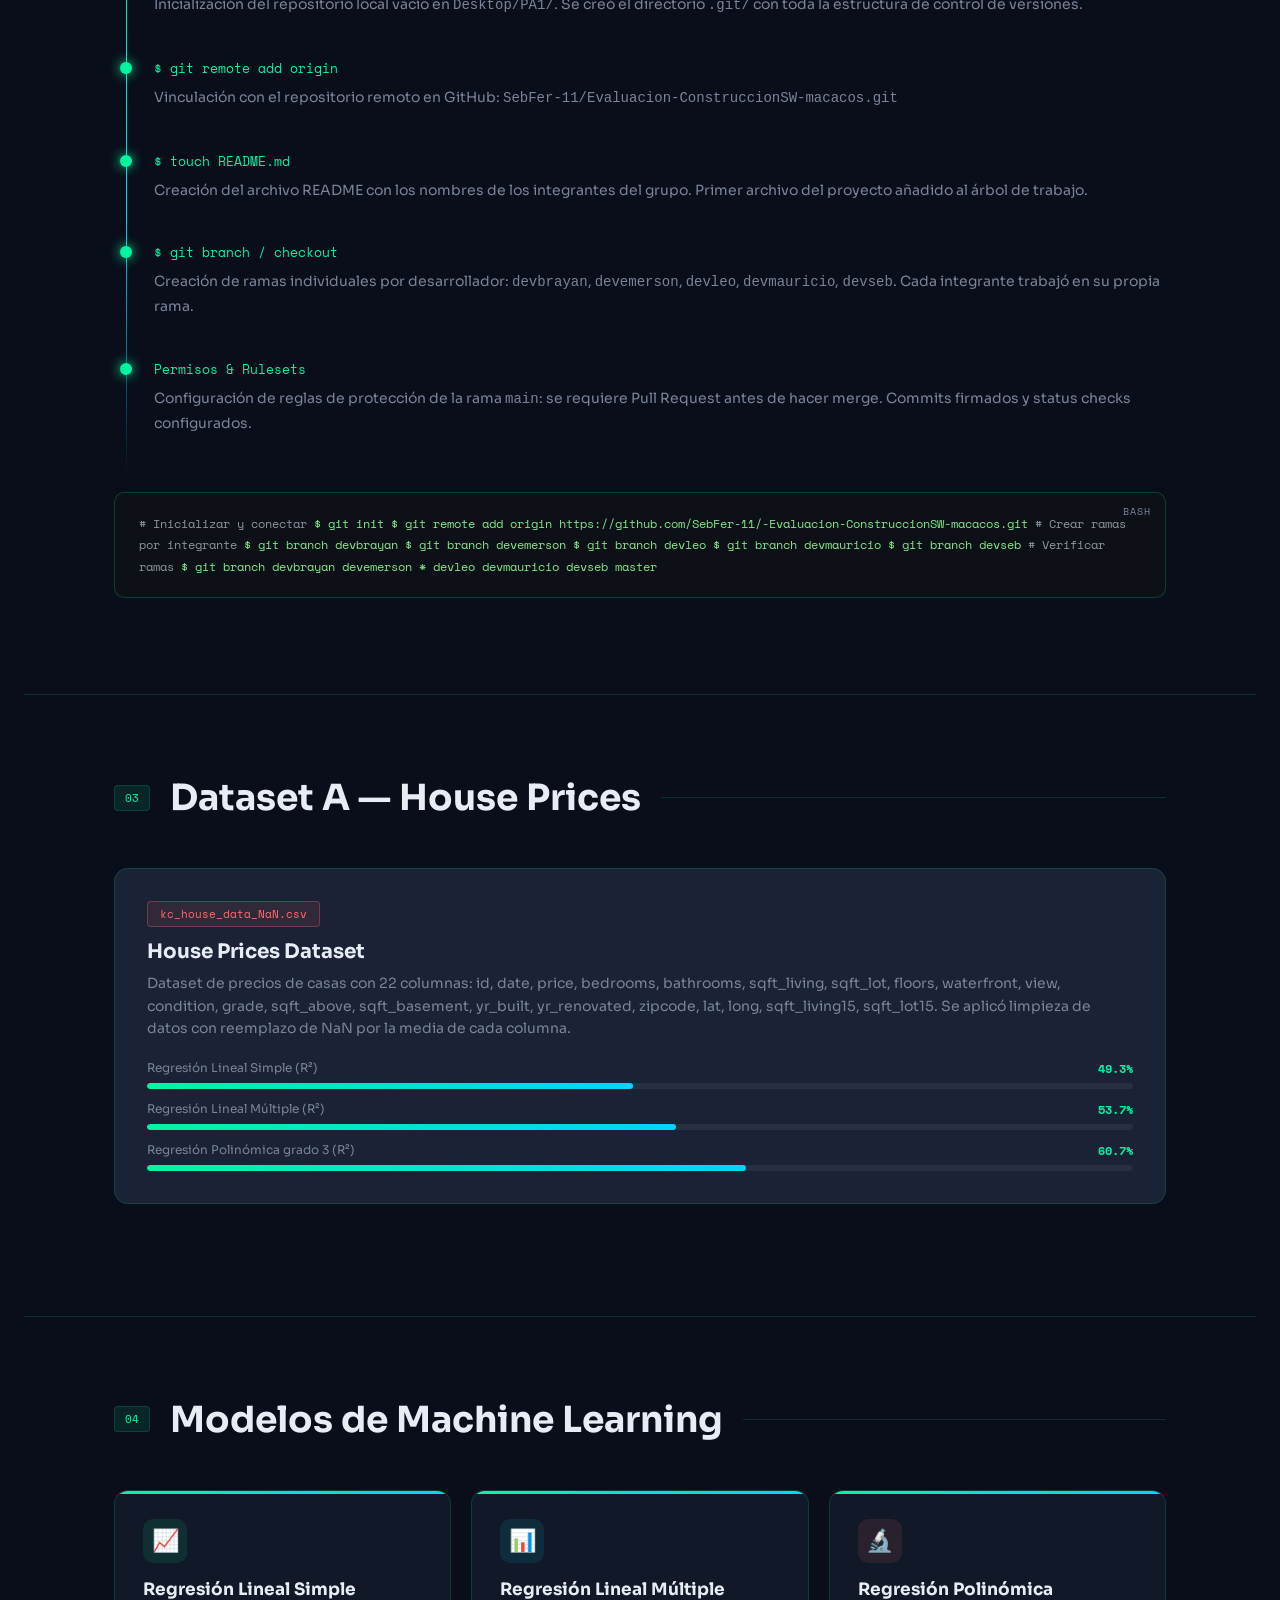
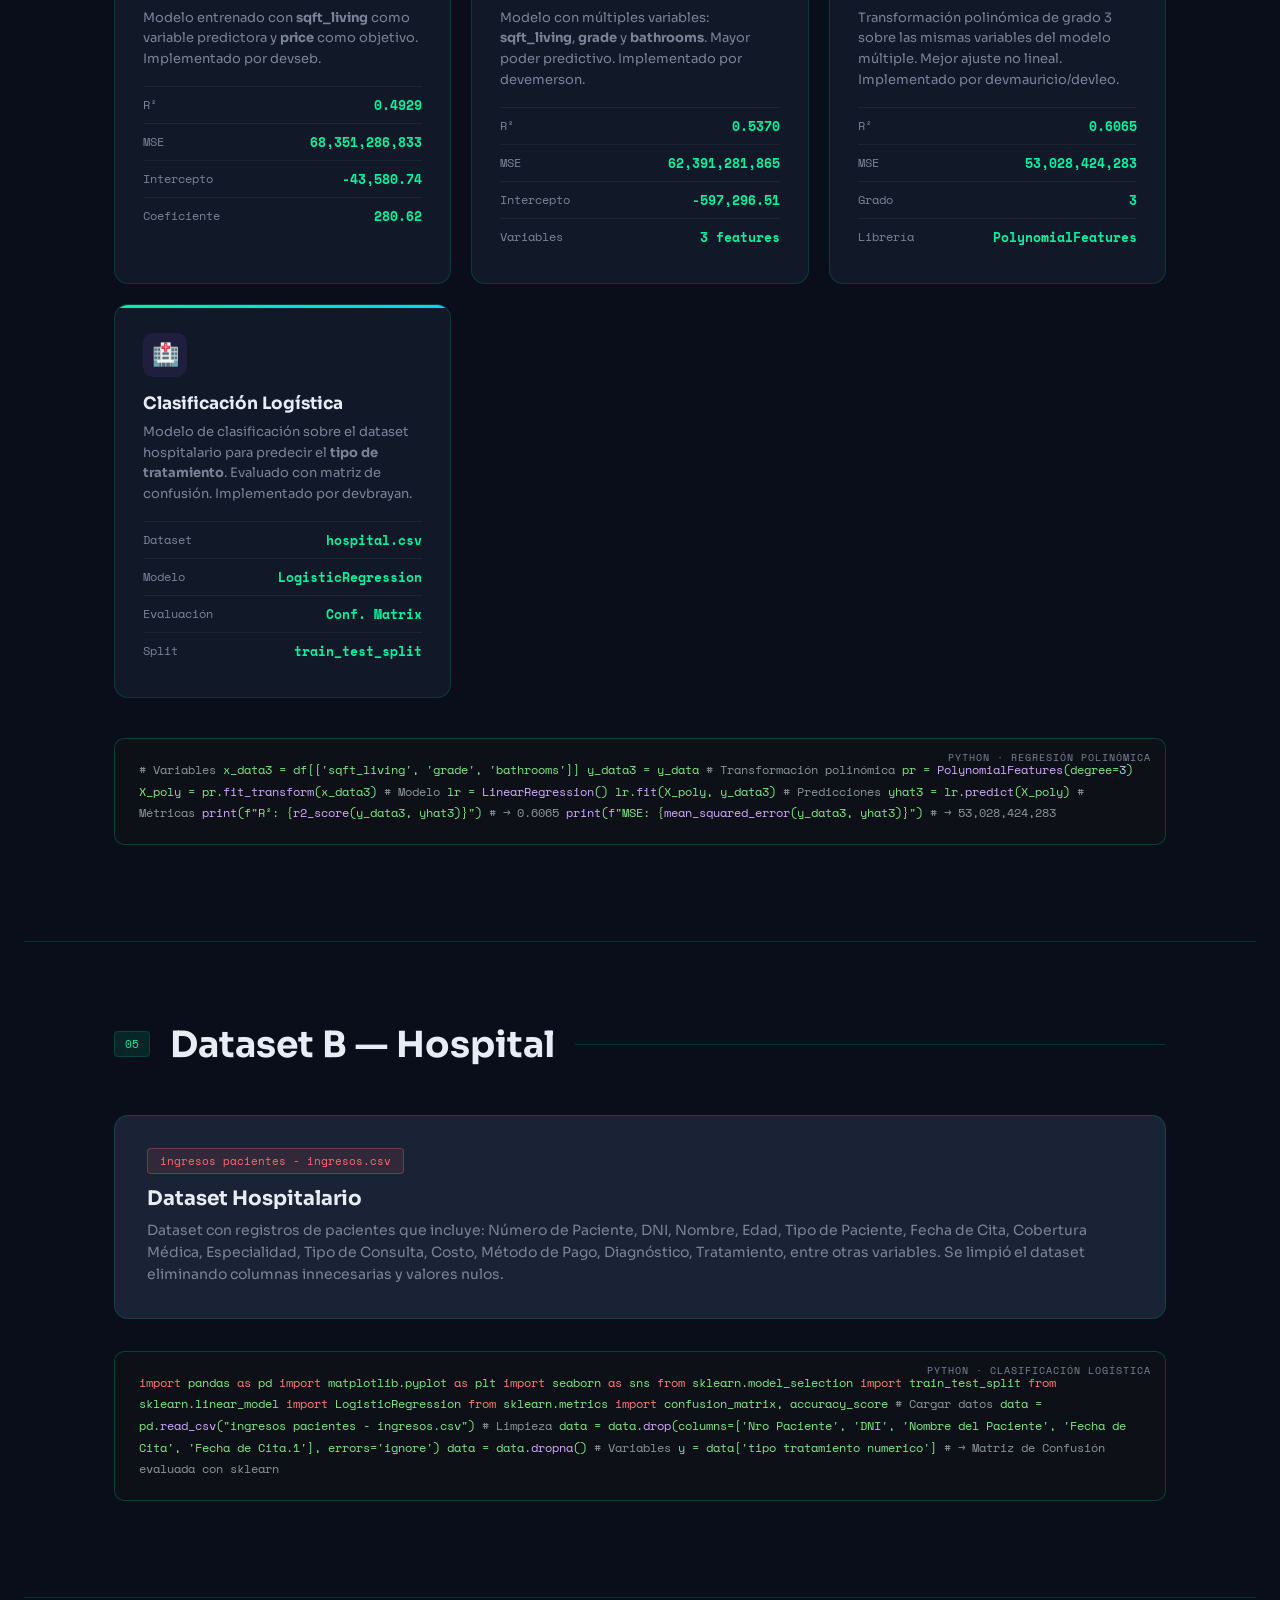
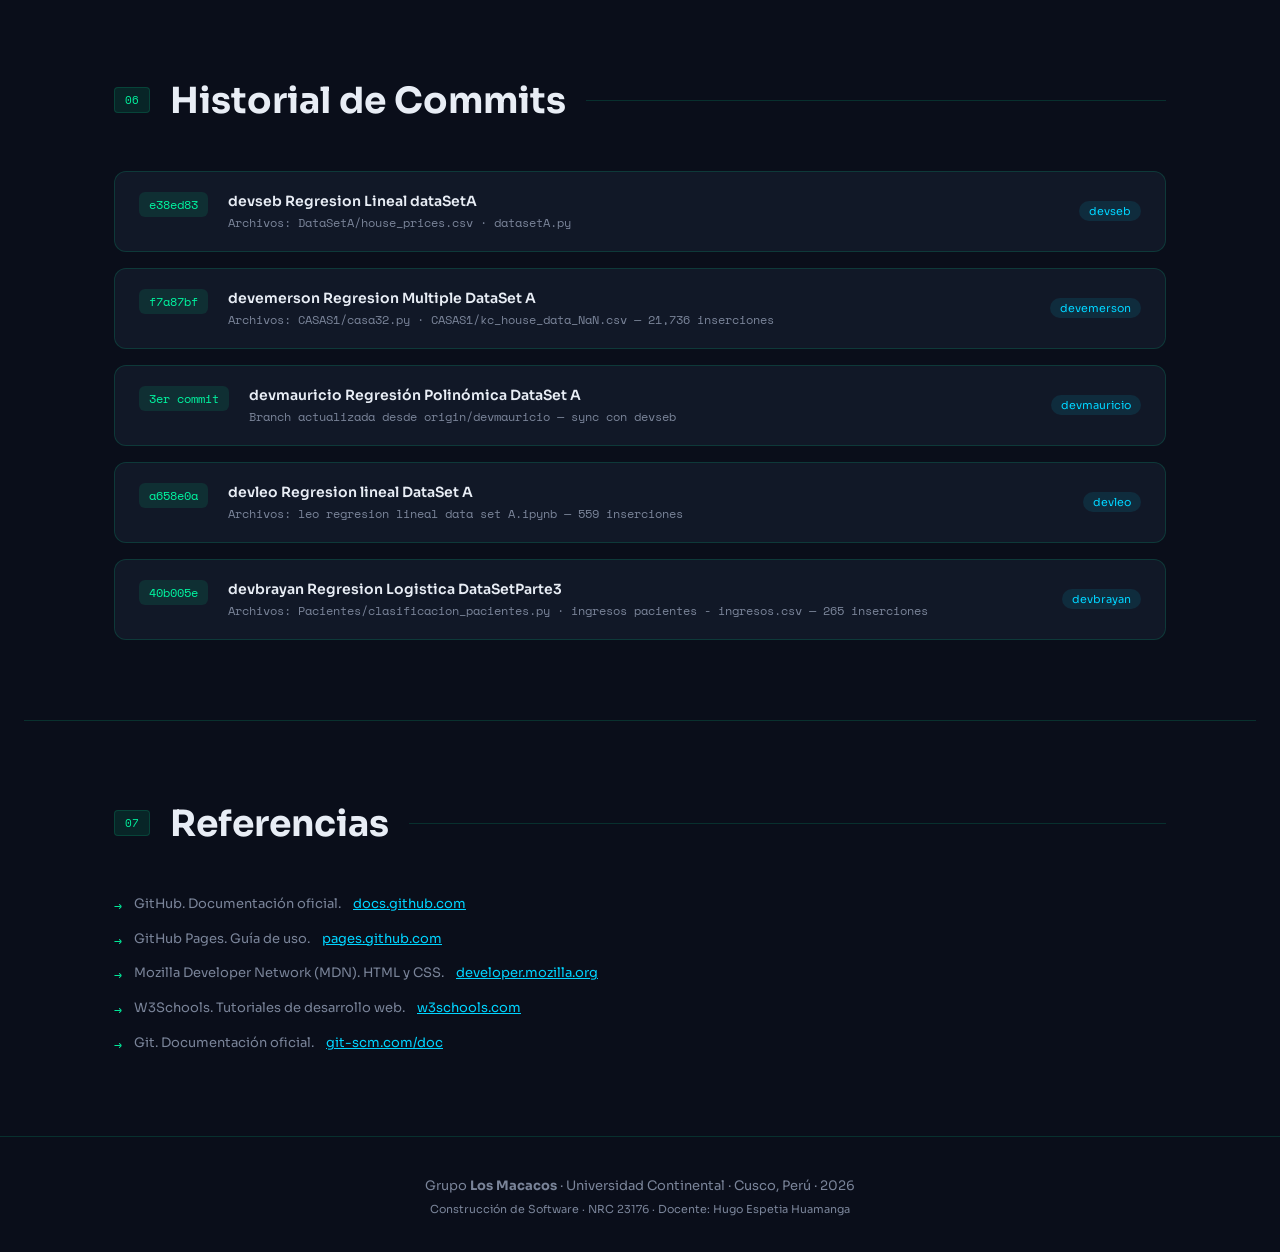
==== commit a8c3970e: "2v" ====
--- a/index.html
+++ b/index.html
@@ -5,475 +5,7 @@
 <meta name="viewport" content="width=device-width, initial-scale=1.0">
 <title>PA1 — Entrenamiento de Machine Learning con Git y GitHub</title>
 <link href="https://fonts.googleapis.com/css2?family=Space+Mono:ital,wght@0,400;0,700;1,400&family=Sora:wght@300;400;600;700;800&display=swap" rel="stylesheet">
-<style>
-  :root {
-    --bg: #0a0e1a;
-    --surface: #111827;
-    --surface2: #1a2235;
-    --accent: #00f5a0;
-    --accent2: #00d4ff;
-    --accent3: #ff6b6b;
-    --text: #e8edf5;
-    --muted: #7a8499;
-    --border: rgba(0,245,160,0.15);
-  }
-
-  * { margin: 0; padding: 0; box-sizing: border-box; }
-
-  html { scroll-behavior: smooth; }
-
-  body {
-    background: var(--bg);
-    color: var(--text);
-    font-family: 'Sora', sans-serif;
-    overflow-x: hidden;
-  }
-
-  /* ─── GRID BACKGROUND ─── */
-  body::before {
-    content: '';
-    position: fixed;
-    inset: 0;
-    background-image:
-      linear-gradient(rgba(0,245,160,0.03) 1px, transparent 1px),
-      linear-gradient(90deg, rgba(0,245,160,0.03) 1px, transparent 1px);
-    background-size: 40px 40px;
-    pointer-events: none;
-    z-index: 0;
-  }
-
-  /* ─── HERO ─── */
-  .hero {
-    position: relative;
-    min-height: 100vh;
-    display: flex;
-    flex-direction: column;
-    justify-content: center;
-    align-items: center;
-    text-align: center;
-    padding: 80px 24px;
-    overflow: hidden;
-  }
-
-  .hero::after {
-    content: '';
-    position: absolute;
-    width: 600px; height: 600px;
-    background: radial-gradient(circle, rgba(0,245,160,0.12) 0%, transparent 70%);
-    top: 50%; left: 50%;
-    transform: translate(-50%, -50%);
-    pointer-events: none;
-  }
-
-  .badge {
-    display: inline-flex;
-    align-items: center;
-    gap: 8px;
-    background: rgba(0,245,160,0.1);
-    border: 1px solid var(--accent);
-    border-radius: 999px;
-    padding: 6px 18px;
-    font-family: 'Space Mono', monospace;
-    font-size: 12px;
-    color: var(--accent);
-    margin-bottom: 32px;
-    animation: fadeUp 0.8s ease both;
-  }
-
-  .badge::before { content: '◉'; animation: pulse 2s infinite; }
-
-  @keyframes pulse { 0%,100%{opacity:1} 50%{opacity:0.3} }
-
-  .hero-university {
-    font-size: 13px;
-    font-weight: 300;
-    color: var(--muted);
-    letter-spacing: 3px;
-    text-transform: uppercase;
-    margin-bottom: 16px;
-    animation: fadeUp 0.8s 0.1s ease both;
-  }
-
-  .hero h1 {
-    font-size: clamp(32px, 6vw, 72px);
-    font-weight: 800;
-    line-height: 1.05;
-    margin-bottom: 20px;
-    animation: fadeUp 0.8s 0.2s ease both;
-    background: linear-gradient(135deg, #fff 30%, var(--accent) 100%);
-    -webkit-background-clip: text;
-    -webkit-text-fill-color: transparent;
-    background-clip: text;
-  }
-
-  .hero-sub {
-    font-size: 16px;
-    color: var(--muted);
-    max-width: 520px;
-    line-height: 1.7;
-    margin-bottom: 48px;
-    animation: fadeUp 0.8s 0.3s ease both;
-  }
-
-  .hero-meta {
-    display: flex;
-    gap: 32px;
-    flex-wrap: wrap;
-    justify-content: center;
-    animation: fadeUp 0.8s 0.4s ease both;
-  }
-
-  .meta-item {
-    display: flex;
-    flex-direction: column;
-    gap: 4px;
-    align-items: center;
-  }
-  .meta-label { font-size: 11px; color: var(--muted); text-transform: uppercase; letter-spacing: 2px; font-family: 'Space Mono', monospace; }
-  .meta-value { font-size: 15px; font-weight: 600; color: var(--text); }
-
-  @keyframes fadeUp {
-    from { opacity: 0; transform: translateY(24px); }
-    to { opacity: 1; transform: translateY(0); }
-  }
-
-  /* ─── NAV ─── */
-  nav {
-    position: sticky;
-    top: 0;
-    z-index: 100;
-    background: rgba(10,14,26,0.85);
-    backdrop-filter: blur(16px);
-    border-bottom: 1px solid var(--border);
-    padding: 0 24px;
-    display: flex;
-    align-items: center;
-    gap: 8px;
-    height: 56px;
-    overflow-x: auto;
-  }
-
-  nav a {
-    color: var(--muted);
-    text-decoration: none;
-    font-size: 13px;
-    font-family: 'Space Mono', monospace;
-    white-space: nowrap;
-    padding: 6px 14px;
-    border-radius: 6px;
-    transition: all 0.2s;
-  }
-  nav a:hover { color: var(--accent); background: rgba(0,245,160,0.08); }
-
-  /* ─── LAYOUT ─── */
-  .container {
-    max-width: 1100px;
-    margin: 0 auto;
-    padding: 80px 24px;
-    position: relative;
-    z-index: 1;
-  }
-
-  /* ─── SECTION HEADER ─── */
-  .section-header {
-    display: flex;
-    align-items: center;
-    gap: 20px;
-    margin-bottom: 48px;
-  }
-
-  .section-num {
-    font-family: 'Space Mono', monospace;
-    font-size: 11px;
-    color: var(--accent);
-    background: rgba(0,245,160,0.1);
-    border: 1px solid var(--border);
-    padding: 4px 10px;
-    border-radius: 4px;
-    white-space: nowrap;
-  }
-
-  .section-title {
-    font-size: clamp(22px, 3vw, 36px);
-    font-weight: 700;
-    color: var(--text);
-  }
-
-  .section-line {
-    flex: 1;
-    height: 1px;
-    background: var(--border);
-  }
-
-  /* ─── TEAM GRID ─── */
-  .team-grid {
-    display: grid;
-    grid-template-columns: repeat(auto-fill, minmax(180px, 1fr));
-    gap: 16px;
-  }
-
-  .team-card {
-    background: var(--surface);
-    border: 1px solid var(--border);
-    border-radius: 12px;
-    padding: 24px 16px;
-    text-align: center;
-    transition: transform 0.2s, border-color 0.2s;
-  }
-  .team-card:hover { transform: translateY(-4px); border-color: var(--accent); }
-
-  .team-avatar {
-    width: 48px; height: 48px;
-    background: linear-gradient(135deg, var(--accent), var(--accent2));
-    border-radius: 50%;
-    margin: 0 auto 12px;
-    display: flex; align-items: center; justify-content: center;
-    font-weight: 700; font-size: 18px; color: #0a0e1a;
-  }
-
-  .team-name { font-size: 13px; font-weight: 600; margin-bottom: 4px; }
-  .team-alias { font-size: 11px; color: var(--accent); font-family: 'Space Mono', monospace; }
-  .team-pct { font-size: 11px; color: var(--muted); margin-top: 4px; }
-
-  /* ─── STEPS ─── */
-  .steps {
-    display: flex;
-    flex-direction: column;
-    gap: 0;
-    position: relative;
-    padding-left: 40px;
-  }
-
-  .steps::before {
-    content: '';
-    position: absolute;
-    left: 12px; top: 0; bottom: 0;
-    width: 1px;
-    background: linear-gradient(to bottom, var(--accent), var(--accent2), transparent);
-  }
-
-  .step {
-    position: relative;
-    padding: 0 0 40px 0;
-  }
-
-  .step::before {
-    content: '';
-    position: absolute;
-    left: -34px; top: 4px;
-    width: 12px; height: 12px;
-    border-radius: 50%;
-    background: var(--accent);
-    box-shadow: 0 0 12px var(--accent);
-  }
-
-  .step-title {
-    font-family: 'Space Mono', monospace;
-    font-size: 13px;
-    color: var(--accent);
-    margin-bottom: 8px;
-  }
-
-  .step-desc {
-    font-size: 14px;
-    color: var(--muted);
-    line-height: 1.7;
-  }
-
-  /* ─── CODE BLOCK ─── */
-  .code-block {
-    background: #0d1117;
-    border: 1px solid rgba(0,245,160,0.2);
-    border-radius: 10px;
-    padding: 20px 24px;
-    font-family: 'Space Mono', monospace;
-    font-size: 12px;
-    color: #7ee787;
-    line-height: 1.8;
-    overflow-x: auto;
-    position: relative;
-    margin: 16px 0;
-  }
-
-  .code-block .comment { color: #8b949e; }
-  .code-block .keyword { color: #ff7b72; }
-  .code-block .string { color: #a5d6ff; }
-  .code-block .fn { color: #d2a8ff; }
-
-  .code-label {
-    position: absolute;
-    top: 10px; right: 14px;
-    font-size: 10px;
-    color: var(--muted);
-    text-transform: uppercase;
-    letter-spacing: 1px;
-  }
-
-  /* ─── MODEL CARDS ─── */
-  .model-grid {
-    display: grid;
-    grid-template-columns: repeat(auto-fill, minmax(300px, 1fr));
-    gap: 20px;
-    margin-bottom: 40px;
-  }
-
-  .model-card {
-    background: var(--surface);
-    border: 1px solid var(--border);
-    border-radius: 14px;
-    padding: 28px;
-    transition: border-color 0.2s, transform 0.2s;
-    position: relative;
-    overflow: hidden;
-  }
-  .model-card:hover { border-color: var(--accent2); transform: translateY(-3px); }
-
-  .model-card::before {
-    content: '';
-    position: absolute;
-    top: 0; left: 0; right: 0;
-    height: 3px;
-    background: linear-gradient(90deg, var(--accent), var(--accent2));
-  }
-
-  .model-icon {
-    width: 44px; height: 44px;
-    border-radius: 10px;
-    display: flex; align-items: center; justify-content: center;
-    font-size: 22px;
-    margin-bottom: 16px;
-  }
-
-  .model-title { font-size: 17px; font-weight: 700; margin-bottom: 8px; }
-  .model-desc { font-size: 13px; color: var(--muted); line-height: 1.6; margin-bottom: 16px; }
-
-  .metric-row {
-    display: flex;
-    justify-content: space-between;
-    align-items: center;
-    padding: 8px 0;
-    border-top: 1px solid rgba(255,255,255,0.05);
-  }
-  .metric-key { font-size: 12px; color: var(--muted); font-family: 'Space Mono', monospace; }
-  .metric-val { font-size: 13px; font-weight: 600; color: var(--accent); font-family: 'Space Mono', monospace; }
-
-  /* ─── COMMIT TIMELINE ─── */
-  .commits {
-    display: flex;
-    flex-direction: column;
-    gap: 16px;
-  }
-
-  .commit {
-    display: flex;
-    align-items: flex-start;
-    gap: 20px;
-    background: var(--surface);
-    border: 1px solid var(--border);
-    border-radius: 12px;
-    padding: 20px 24px;
-    transition: border-color 0.2s;
-  }
-  .commit:hover { border-color: var(--accent); }
-
-  .commit-hash {
-    font-family: 'Space Mono', monospace;
-    font-size: 12px;
-    color: var(--accent);
-    background: rgba(0,245,160,0.1);
-    padding: 4px 10px;
-    border-radius: 6px;
-    white-space: nowrap;
-  }
-
-  .commit-info { flex: 1; }
-  .commit-msg { font-size: 14px; font-weight: 600; margin-bottom: 4px; }
-  .commit-meta { font-size: 12px; color: var(--muted); font-family: 'Space Mono', monospace; }
-
-  .commit-branch {
-    font-size: 11px;
-    color: var(--accent2);
-    background: rgba(0,212,255,0.1);
-    padding: 3px 10px;
-    border-radius: 999px;
-    white-space: nowrap;
-    align-self: center;
-  }
-
-  /* ─── DATASET SECTION ─── */
-  .dataset-block {
-    background: var(--surface2);
-    border: 1px solid var(--border);
-    border-radius: 14px;
-    padding: 32px;
-    margin-bottom: 32px;
-  }
-
-  .dataset-tag {
-    display: inline-block;
-    font-family: 'Space Mono', monospace;
-    font-size: 11px;
-    color: var(--accent3);
-    background: rgba(255,107,107,0.1);
-    border: 1px solid rgba(255,107,107,0.3);
-    padding: 4px 12px;
-    border-radius: 4px;
-    margin-bottom: 12px;
-  }
-
-  .dataset-name { font-size: 20px; font-weight: 700; margin-bottom: 8px; }
-  .dataset-desc { font-size: 14px; color: var(--muted); line-height: 1.6; }
-
-  /* ─── R2 BAR ─── */
-  .r2-bars { display: flex; flex-direction: column; gap: 12px; margin-top: 20px; }
-  .r2-row { display: flex; flex-direction: column; gap: 6px; }
-  .r2-label { display: flex; justify-content: space-between; font-size: 12px; }
-  .r2-key { color: var(--muted); }
-  .r2-pct { color: var(--accent); font-family: 'Space Mono', monospace; font-weight: 700; }
-  .r2-track {
-    height: 6px; background: rgba(255,255,255,0.06); border-radius: 999px; overflow: hidden;
-  }
-  .r2-fill {
-    height: 100%; border-radius: 999px;
-    background: linear-gradient(90deg, var(--accent), var(--accent2));
-    transition: width 1s ease;
-  }
-
-  /* ─── FOOTER ─── */
-  footer {
-    border-top: 1px solid var(--border);
-    padding: 40px 24px;
-    text-align: center;
-    color: var(--muted);
-    font-size: 13px;
-    position: relative;
-    z-index: 1;
-  }
-  footer a { color: var(--accent); text-decoration: none; }
-
-  /* ─── REFS ─── */
-  .ref-list { list-style: none; display: flex; flex-direction: column; gap: 12px; }
-  .ref-list li {
-    display: flex; align-items: flex-start; gap: 12px;
-    font-size: 13px; color: var(--muted); line-height: 1.6;
-  }
-  .ref-list li::before {
-    content: '→';
-    color: var(--accent); font-family: 'Space Mono', monospace; flex-shrink: 0; margin-top: 2px;
-  }
-  .ref-list a { color: var(--accent2); }
-
-  /* ─── DIVIDER ─── */
-  .divider { height: 1px; background: var(--border); margin: 0 24px; }
-
-  /* ─── SCROLL ANIMATIONS ─── */
-  .reveal {
-    opacity: 0;
-    transform: translateY(20px);
-    transition: opacity 0.6s ease, transform 0.6s ease;
-  }
-  .reveal.visible { opacity: 1; transform: none; }
-</style>
+<link rel="stylesheet" href="style.css">
 </head>
 <body>
 
@@ -888,27 +420,6 @@
   <p>Grupo <strong>Los Macacos</strong> · Universidad Continental · Cusco, Perú · 2026</p>
   <p style="margin-top:8px; font-size:11px;">Construcción de Software · NRC 23176 · Docente: Hugo Espetia Huamanga</p>
 </footer>
-
-<script>
-  // Scroll reveal
-  const reveals = document.querySelectorAll('.reveal');
-  const observer = new IntersectionObserver(entries => {
-    entries.forEach(e => { if (e.isIntersecting) { e.target.classList.add('visible'); } });
-  }, { threshold: 0.1 });
-  reveals.forEach(r => observer.observe(r));
-
-  // Animate R2 bars on scroll
-  const bars = document.querySelectorAll('.r2-fill');
-  bars.forEach(b => {
-    const target = b.style.width;
-    b.style.width = '0';
-    const barObs = new IntersectionObserver(entries => {
-      entries.forEach(e => {
-        if (e.isIntersecting) { b.style.width = target; barObs.disconnect(); }
-      });
-    }, { threshold: 0.5 });
-    barObs.observe(b);
-  });
-</script>
+<script src="script.js"></script>
 </body>
 </html>
--- a/style.css
+++ b/style.css
@@ -0,0 +1,467 @@
+:root {
+--bg: #0a0e1a;
+--surface: #111827;
+--surface2: #1a2235;
+--accent: #00f5a0;
+--accent2: #00d4ff;
+--accent3: #ff6b6b;
+--text: #e8edf5;
+--muted: #7a8499;
+--border: rgba(0,245,160,0.15);
+}
+
+* { margin: 0; padding: 0; box-sizing: border-box; }
+
+html { scroll-behavior: smooth; }
+
+body {
+background: var(--bg);
+color: var(--text);
+font-family: 'Sora', sans-serif;
+overflow-x: hidden;
+}
+
+/* ─── GRID BACKGROUND ─── */
+body::before {
+content: '';
+position: fixed;
+inset: 0;
+background-image:
+    linear-gradient(rgba(0,245,160,0.03) 1px, transparent 1px),
+    linear-gradient(90deg, rgba(0,245,160,0.03) 1px, transparent 1px);
+background-size: 40px 40px;
+pointer-events: none;
+z-index: 0;
+}
+
+/* ─── HERO ─── */
+.hero {
+position: relative;
+min-height: 100vh;
+display: flex;
+flex-direction: column;
+justify-content: center;
+align-items: center;
+text-align: center;
+padding: 80px 24px;
+overflow: hidden;
+}
+
+.hero::after {
+content: '';
+position: absolute;
+width: 600px; height: 600px;
+background: radial-gradient(circle, rgba(0,245,160,0.12) 0%, transparent 70%);
+top: 50%; left: 50%;
+transform: translate(-50%, -50%);
+pointer-events: none;
+}
+
+.badge {
+display: inline-flex;
+align-items: center;
+gap: 8px;
+background: rgba(0,245,160,0.1);
+border: 1px solid var(--accent);
+border-radius: 999px;
+padding: 6px 18px;
+font-family: 'Space Mono', monospace;
+font-size: 12px;
+color: var(--accent);
+margin-bottom: 32px;
+animation: fadeUp 0.8s ease both;
+}
+
+.badge::before { content: '◉'; animation: pulse 2s infinite; }
+
+@keyframes pulse { 0%,100%{opacity:1} 50%{opacity:0.3} }
+
+.hero-university {
+font-size: 13px;
+font-weight: 300;
+color: var(--muted);
+letter-spacing: 3px;
+text-transform: uppercase;
+margin-bottom: 16px;
+animation: fadeUp 0.8s 0.1s ease both;
+}
+
+.hero h1 {
+font-size: clamp(32px, 6vw, 72px);
+font-weight: 800;
+line-height: 1.05;
+margin-bottom: 20px;
+animation: fadeUp 0.8s 0.2s ease both;
+background: linear-gradient(135deg, #fff 30%, var(--accent) 100%);
+-webkit-background-clip: text;
+-webkit-text-fill-color: transparent;
+background-clip: text;
+}
+
+.hero-sub {
+font-size: 16px;
+color: var(--muted);
+max-width: 520px;
+line-height: 1.7;
+margin-bottom: 48px;
+animation: fadeUp 0.8s 0.3s ease both;
+}
+
+.hero-meta {
+display: flex;
+gap: 32px;
+flex-wrap: wrap;
+justify-content: center;
+animation: fadeUp 0.8s 0.4s ease both;
+}
+
+.meta-item {
+display: flex;
+flex-direction: column;
+gap: 4px;
+align-items: center;
+}
+.meta-label { font-size: 11px; color: var(--muted); text-transform: uppercase; letter-spacing: 2px; font-family: 'Space Mono', monospace; }
+.meta-value { font-size: 15px; font-weight: 600; color: var(--text); }
+
+@keyframes fadeUp {
+from { opacity: 0; transform: translateY(24px); }
+to { opacity: 1; transform: translateY(0); }
+}
+
+/* ─── NAV ─── */
+nav {
+position: sticky;
+top: 0;
+z-index: 100;
+background: rgba(10,14,26,0.85);
+backdrop-filter: blur(16px);
+border-bottom: 1px solid var(--border);
+padding: 0 24px;
+display: flex;
+align-items: center;
+gap: 8px;
+height: 56px;
+overflow-x: auto;
+}
+
+nav a {
+color: var(--muted);
+text-decoration: none;
+font-size: 13px;
+font-family: 'Space Mono', monospace;
+white-space: nowrap;
+padding: 6px 14px;
+border-radius: 6px;
+transition: all 0.2s;
+}
+nav a:hover { color: var(--accent); background: rgba(0,245,160,0.08); }
+
+/* ─── LAYOUT ─── */
+.container {
+max-width: 1100px;
+margin: 0 auto;
+padding: 80px 24px;
+position: relative;
+z-index: 1;
+}
+
+/* ─── SECTION HEADER ─── */
+.section-header {
+display: flex;
+align-items: center;
+gap: 20px;
+margin-bottom: 48px;
+}
+
+.section-num {
+font-family: 'Space Mono', monospace;
+font-size: 11px;
+color: var(--accent);
+background: rgba(0,245,160,0.1);
+border: 1px solid var(--border);
+padding: 4px 10px;
+border-radius: 4px;
+white-space: nowrap;
+}
+
+.section-title {
+font-size: clamp(22px, 3vw, 36px);
+font-weight: 700;
+color: var(--text);
+}
+
+.section-line {
+flex: 1;
+height: 1px;
+background: var(--border);
+}
+
+/* ─── TEAM GRID ─── */
+.team-grid {
+display: grid;
+grid-template-columns: repeat(auto-fill, minmax(180px, 1fr));
+gap: 16px;
+}
+
+.team-card {
+background: var(--surface);
+border: 1px solid var(--border);
+border-radius: 12px;
+padding: 24px 16px;
+text-align: center;
+transition: transform 0.2s, border-color 0.2s;
+}
+.team-card:hover { transform: translateY(-4px); border-color: var(--accent); }
+
+.team-avatar {
+width: 48px; height: 48px;
+background: linear-gradient(135deg, var(--accent), var(--accent2));
+border-radius: 50%;
+margin: 0 auto 12px;
+display: flex; align-items: center; justify-content: center;
+font-weight: 700; font-size: 18px; color: #0a0e1a;
+}
+
+.team-name { font-size: 13px; font-weight: 600; margin-bottom: 4px; }
+.team-alias { font-size: 11px; color: var(--accent); font-family: 'Space Mono', monospace; }
+.team-pct { font-size: 11px; color: var(--muted); margin-top: 4px; }
+
+/* ─── STEPS ─── */
+.steps {
+display: flex;
+flex-direction: column;
+gap: 0;
+position: relative;
+padding-left: 40px;
+}
+
+.steps::before {
+content: '';
+position: absolute;
+left: 12px; top: 0; bottom: 0;
+width: 1px;
+background: linear-gradient(to bottom, var(--accent), var(--accent2), transparent);
+}
+
+.step {
+position: relative;
+padding: 0 0 40px 0;
+}
+
+.step::before {
+content: '';
+position: absolute;
+left: -34px; top: 4px;
+width: 12px; height: 12px;
+border-radius: 50%;
+background: var(--accent);
+box-shadow: 0 0 12px var(--accent);
+}
+
+.step-title {
+font-family: 'Space Mono', monospace;
+font-size: 13px;
+color: var(--accent);
+margin-bottom: 8px;
+}
+
+.step-desc {
+font-size: 14px;
+color: var(--muted);
+line-height: 1.7;
+}
+
+/* ─── CODE BLOCK ─── */
+.code-block {
+background: #0d1117;
+border: 1px solid rgba(0,245,160,0.2);
+border-radius: 10px;
+padding: 20px 24px;
+font-family: 'Space Mono', monospace;
+font-size: 12px;
+color: #7ee787;
+line-height: 1.8;
+overflow-x: auto;
+position: relative;
+margin: 16px 0;
+}
+
+.code-block .comment { color: #8b949e; }
+.code-block .keyword { color: #ff7b72; }
+.code-block .string { color: #a5d6ff; }
+.code-block .fn { color: #d2a8ff; }
+
+.code-label {
+position: absolute;
+top: 10px; right: 14px;
+font-size: 10px;
+color: var(--muted);
+text-transform: uppercase;
+letter-spacing: 1px;
+}
+
+/* ─── MODEL CARDS ─── */
+.model-grid {
+display: grid;
+grid-template-columns: repeat(auto-fill, minmax(300px, 1fr));
+gap: 20px;
+margin-bottom: 40px;
+}
+
+.model-card {
+background: var(--surface);
+border: 1px solid var(--border);
+border-radius: 14px;
+padding: 28px;
+transition: border-color 0.2s, transform 0.2s;
+position: relative;
+overflow: hidden;
+}
+.model-card:hover { border-color: var(--accent2); transform: translateY(-3px); }
+
+.model-card::before {
+content: '';
+position: absolute;
+top: 0; left: 0; right: 0;
+height: 3px;
+background: linear-gradient(90deg, var(--accent), var(--accent2));
+}
+
+.model-icon {
+width: 44px; height: 44px;
+border-radius: 10px;
+display: flex; align-items: center; justify-content: center;
+font-size: 22px;
+margin-bottom: 16px;
+}
+
+.model-title { font-size: 17px; font-weight: 700; margin-bottom: 8px; }
+.model-desc { font-size: 13px; color: var(--muted); line-height: 1.6; margin-bottom: 16px; }
+
+.metric-row {
+display: flex;
+justify-content: space-between;
+align-items: center;
+padding: 8px 0;
+border-top: 1px solid rgba(255,255,255,0.05);
+}
+.metric-key { font-size: 12px; color: var(--muted); font-family: 'Space Mono', monospace; }
+.metric-val { font-size: 13px; font-weight: 600; color: var(--accent); font-family: 'Space Mono', monospace; }
+
+/* ─── COMMIT TIMELINE ─── */
+.commits {
+display: flex;
+flex-direction: column;
+gap: 16px;
+}
+
+.commit {
+display: flex;
+align-items: flex-start;
+gap: 20px;
+background: var(--surface);
+border: 1px solid var(--border);
+border-radius: 12px;
+padding: 20px 24px;
+transition: border-color 0.2s;
+}
+.commit:hover { border-color: var(--accent); }
+
+.commit-hash {
+font-family: 'Space Mono', monospace;
+font-size: 12px;
+color: var(--accent);
+background: rgba(0,245,160,0.1);
+padding: 4px 10px;
+border-radius: 6px;
+white-space: nowrap;
+}
+
+.commit-info { flex: 1; }
+.commit-msg { font-size: 14px; font-weight: 600; margin-bottom: 4px; }
+.commit-meta { font-size: 12px; color: var(--muted); font-family: 'Space Mono', monospace; }
+
+.commit-branch {
+font-size: 11px;
+color: var(--accent2);
+background: rgba(0,212,255,0.1);
+padding: 3px 10px;
+border-radius: 999px;
+white-space: nowrap;
+align-self: center;
+}
+
+/* ─── DATASET SECTION ─── */
+.dataset-block {
+background: var(--surface2);
+border: 1px solid var(--border);
+border-radius: 14px;
+padding: 32px;
+margin-bottom: 32px;
+}
+
+.dataset-tag {
+display: inline-block;
+font-family: 'Space Mono', monospace;
+font-size: 11px;
+color: var(--accent3);
+background: rgba(255,107,107,0.1);
+border: 1px solid rgba(255,107,107,0.3);
+padding: 4px 12px;
+border-radius: 4px;
+margin-bottom: 12px;
+}
+
+.dataset-name { font-size: 20px; font-weight: 700; margin-bottom: 8px; }
+.dataset-desc { font-size: 14px; color: var(--muted); line-height: 1.6; }
+
+/* ─── R2 BAR ─── */
+.r2-bars { display: flex; flex-direction: column; gap: 12px; margin-top: 20px; }
+.r2-row { display: flex; flex-direction: column; gap: 6px; }
+.r2-label { display: flex; justify-content: space-between; font-size: 12px; }
+.r2-key { color: var(--muted); }
+.r2-pct { color: var(--accent); font-family: 'Space Mono', monospace; font-weight: 700; }
+.r2-track {
+height: 6px; background: rgba(255,255,255,0.06); border-radius: 999px; overflow: hidden;
+}
+.r2-fill {
+height: 100%; border-radius: 999px;
+background: linear-gradient(90deg, var(--accent), var(--accent2));
+transition: width 1s ease;
+}
+
+/* ─── FOOTER ─── */
+footer {
+border-top: 1px solid var(--border);
+padding: 40px 24px;
+text-align: center;
+color: var(--muted);
+font-size: 13px;
+position: relative;
+z-index: 1;
+}
+footer a { color: var(--accent); text-decoration: none; }
+
+/* ─── REFS ─── */
+.ref-list { list-style: none; display: flex; flex-direction: column; gap: 12px; }
+.ref-list li {
+display: flex; align-items: flex-start; gap: 12px;
+font-size: 13px; color: var(--muted); line-height: 1.6;
+}
+.ref-list li::before {
+content: '→';
+color: var(--accent); font-family: 'Space Mono', monospace; flex-shrink: 0; margin-top: 2px;
+}
+.ref-list a { color: var(--accent2); }
+
+/* ─── DIVIDER ─── */
+.divider { height: 1px; background: var(--border); margin: 0 24px; }
+
+/* ─── SCROLL ANIMATIONS ─── */
+.reveal {
+opacity: 0;
+transform: translateY(20px);
+transition: opacity 0.6s ease, transform 0.6s ease;
+}
+.reveal.visible { opacity: 1; transform: none; }
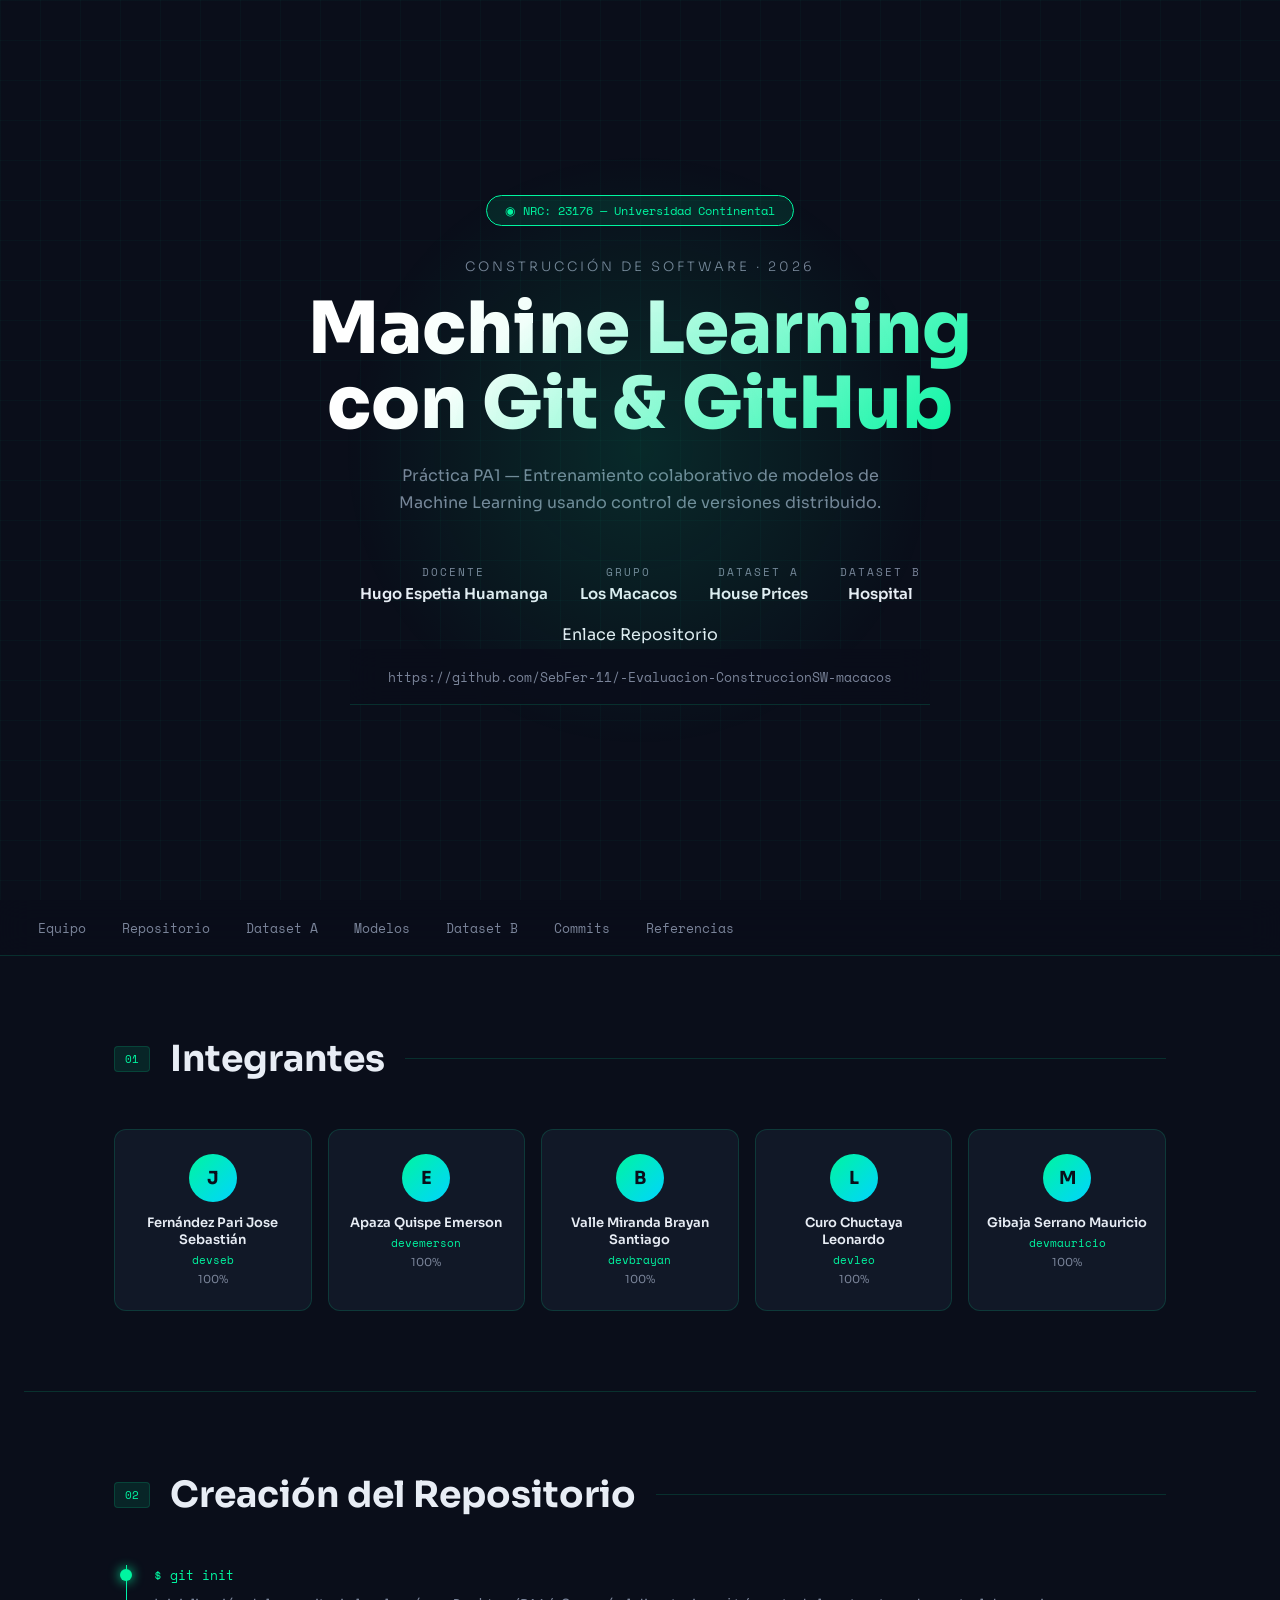
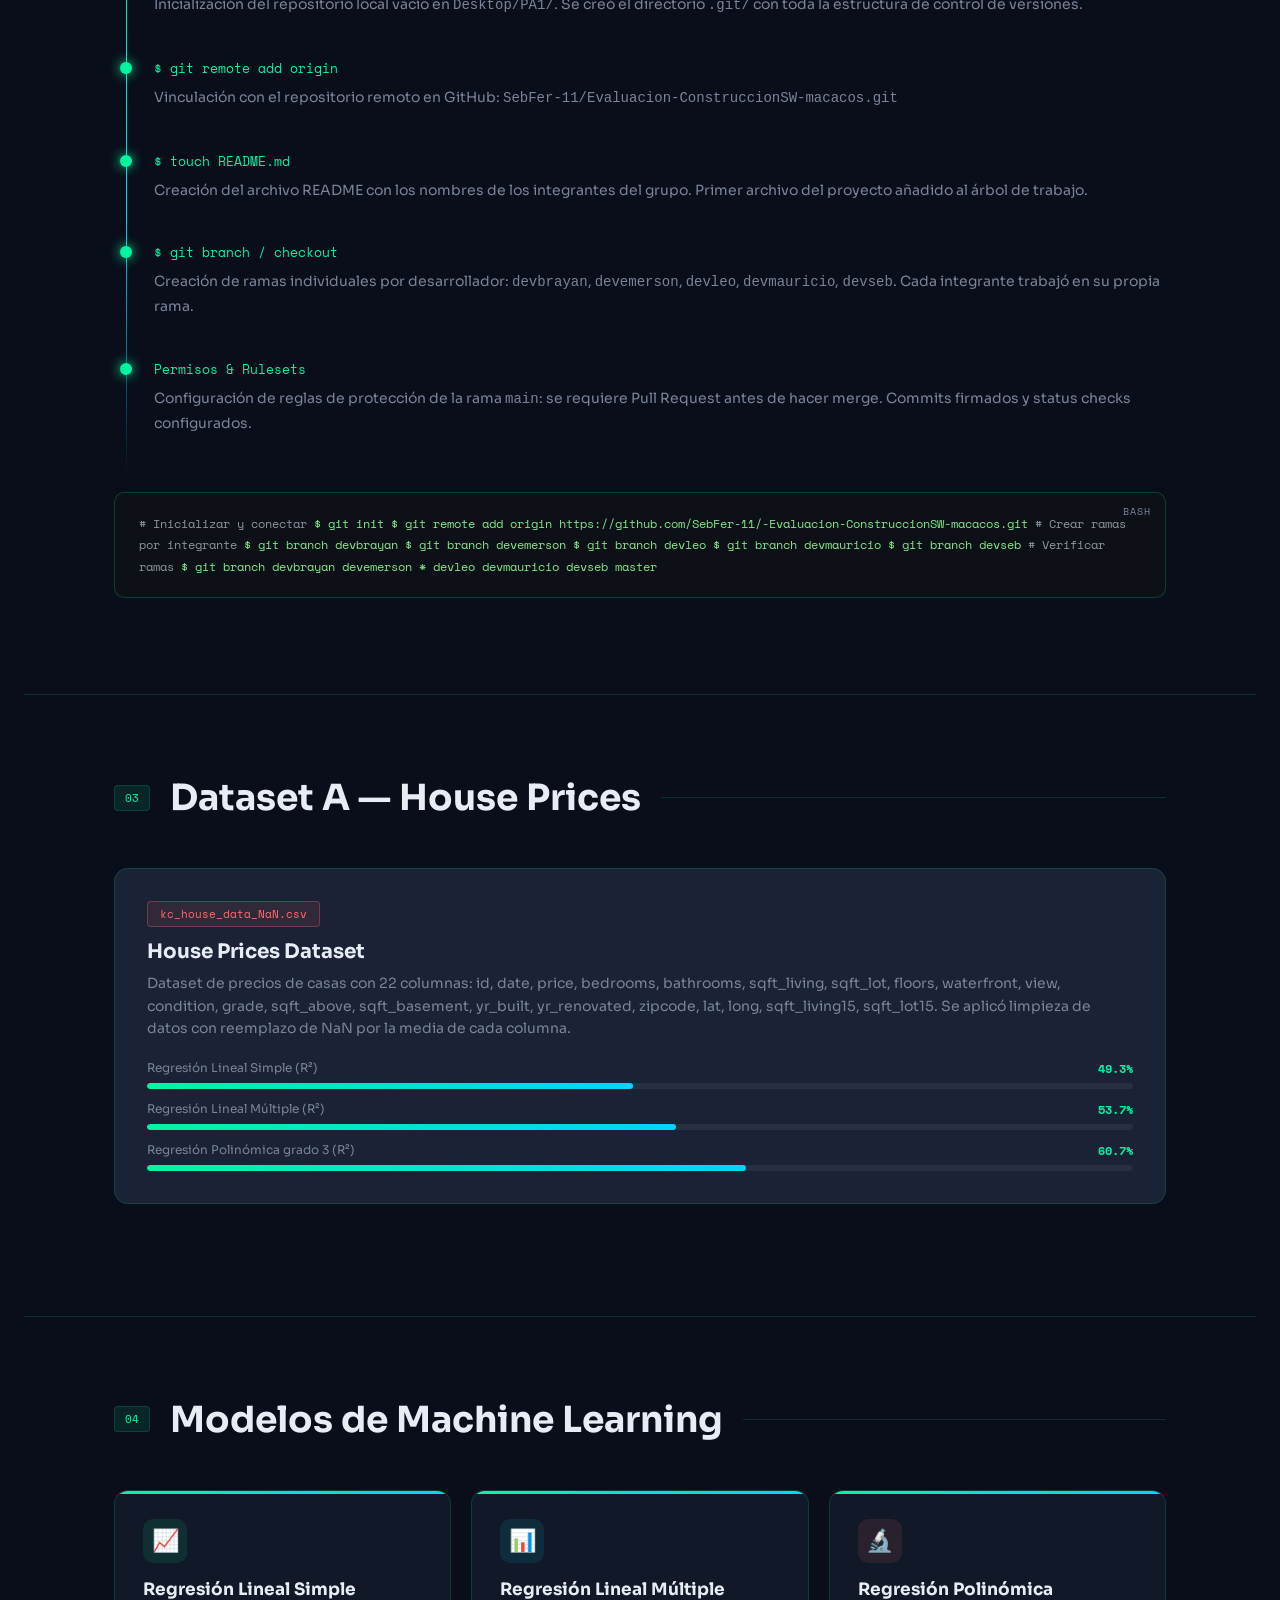
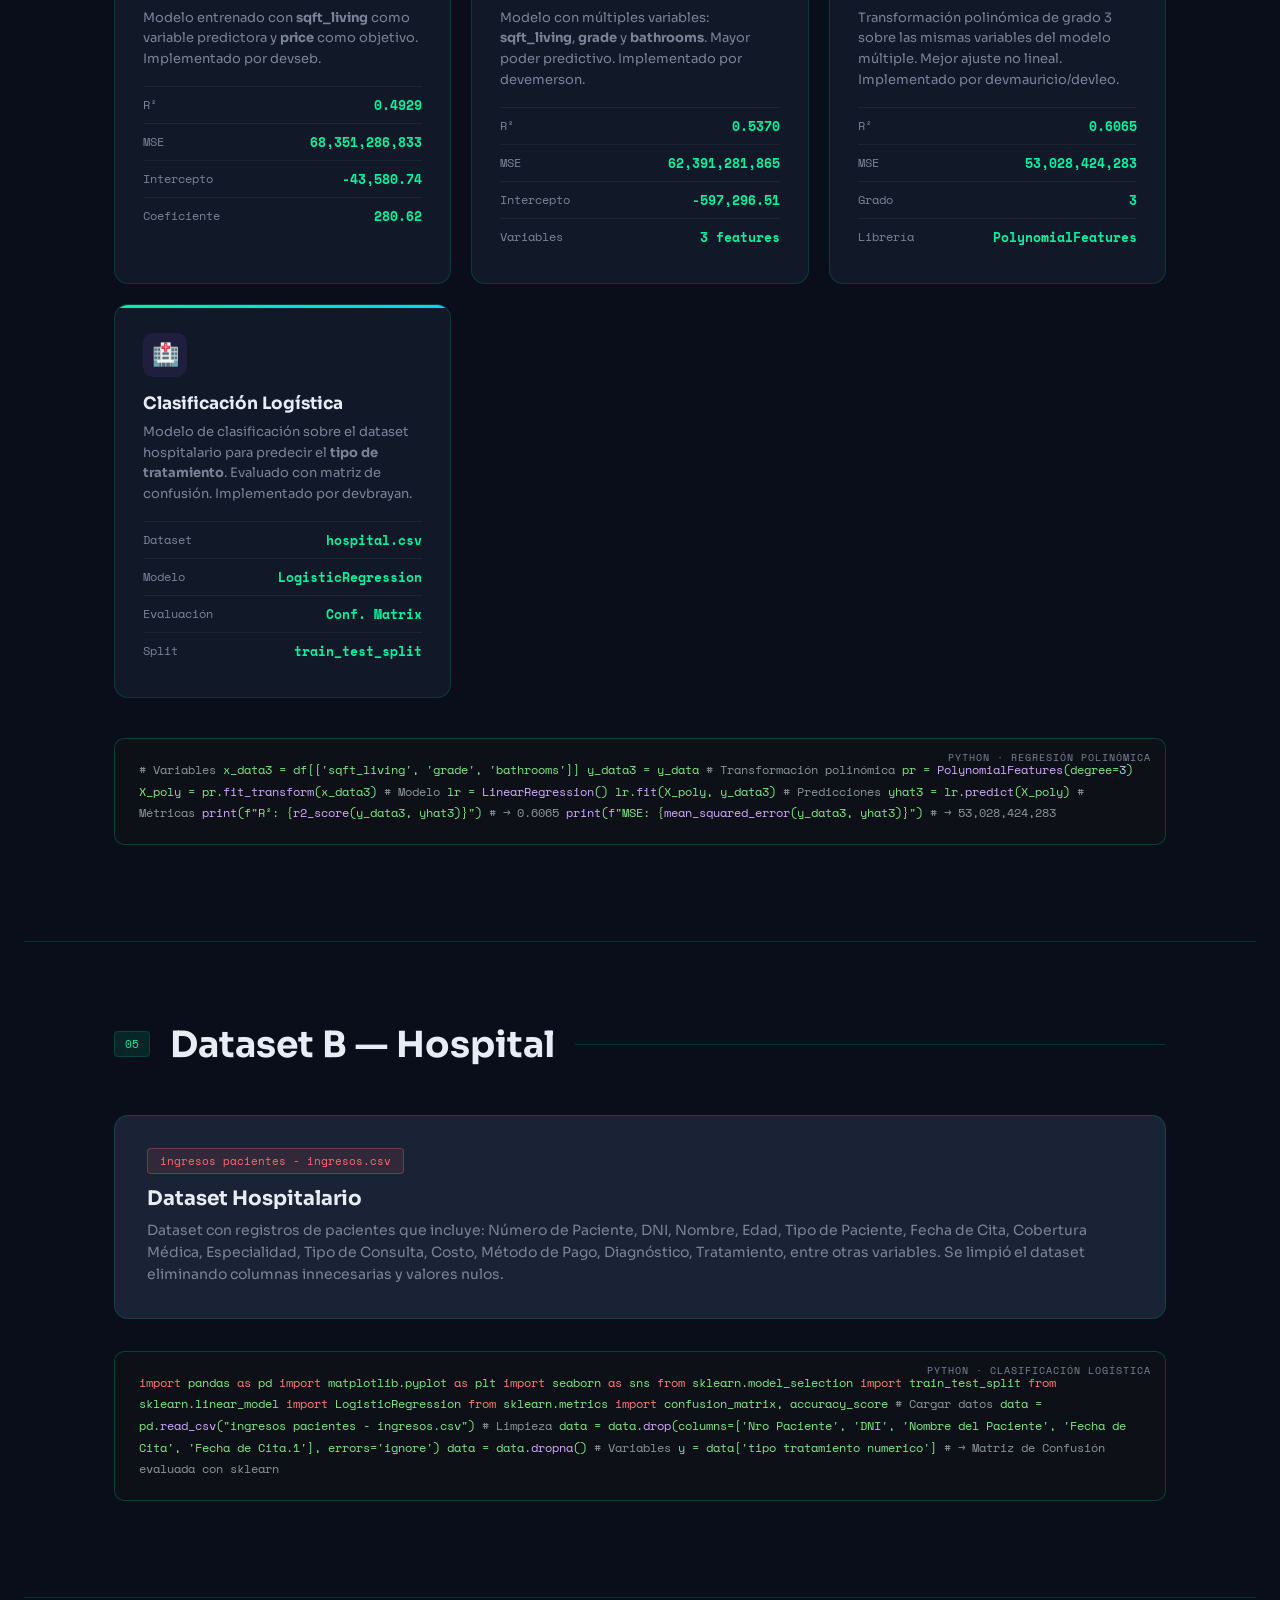
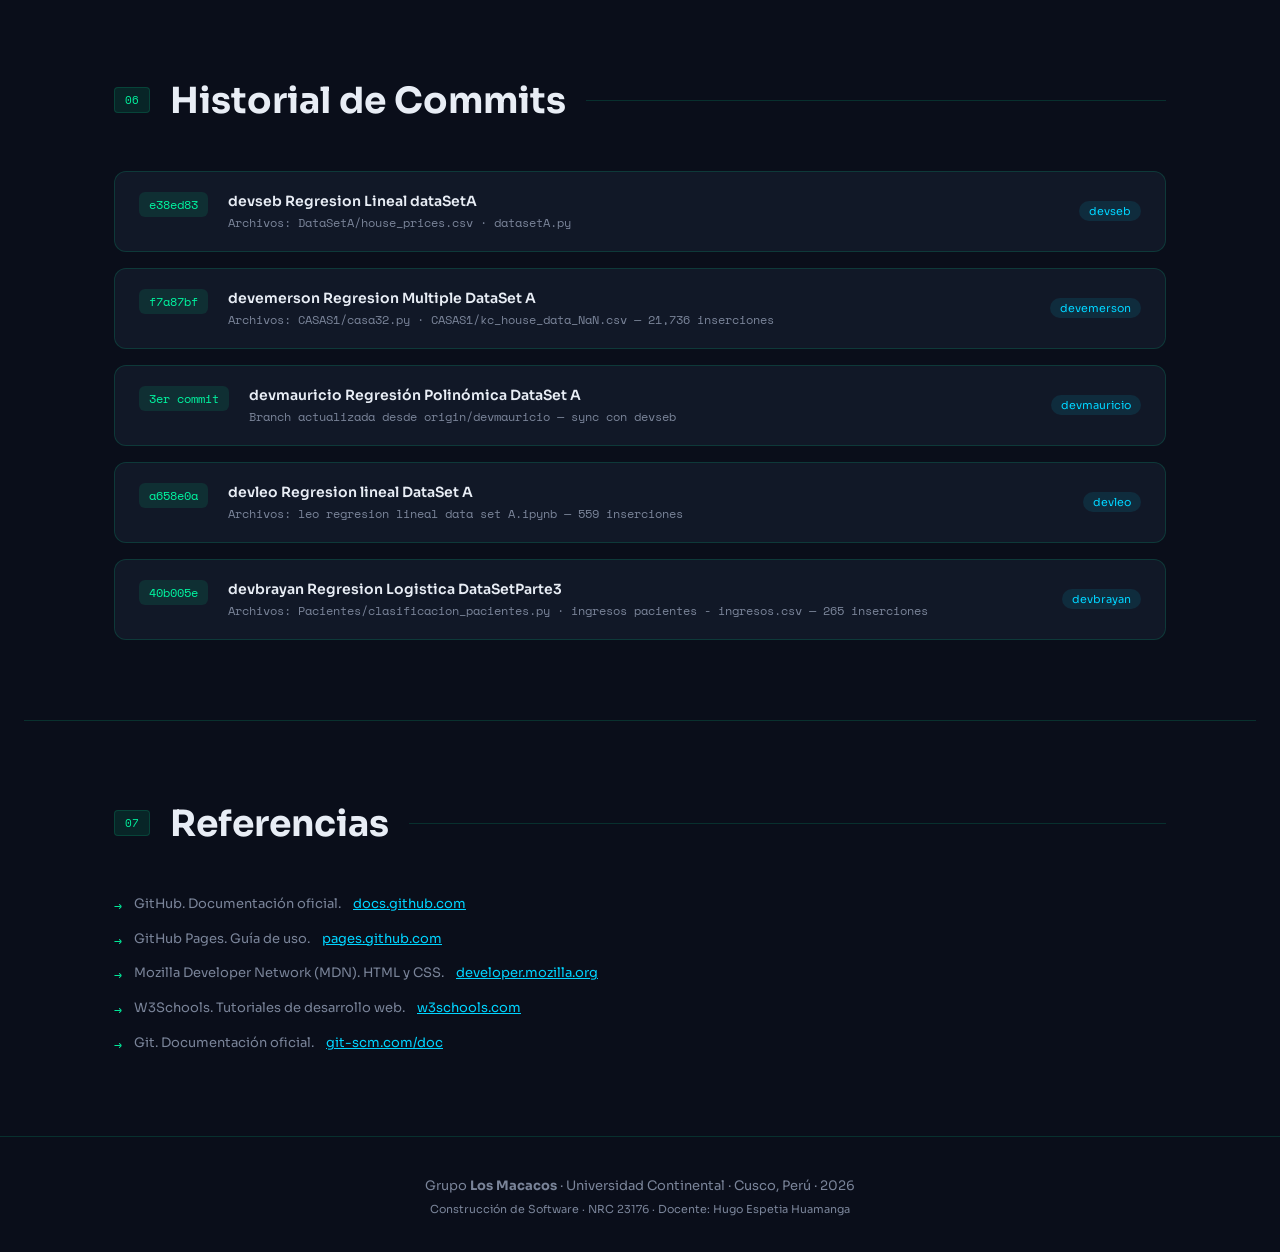
==== commit 0c0636dd: "2da V" ====
--- a/index.html
+++ b/index.html
@@ -33,6 +33,11 @@
       <span class="meta-value">Hospital</span>
     </div>
   </div>
+  <br>
+  <div class="meta-item">
+    <span>Enlace Repositorio</span>
+    <nav><a href="https://github.com/SebFer-11/-Evaluacion-ConstruccionSW-macacos">https://github.com/SebFer-11/-Evaluacion-ConstruccionSW-macacos</a></nav>
+  </div>
 </section>
 
 <nav>
